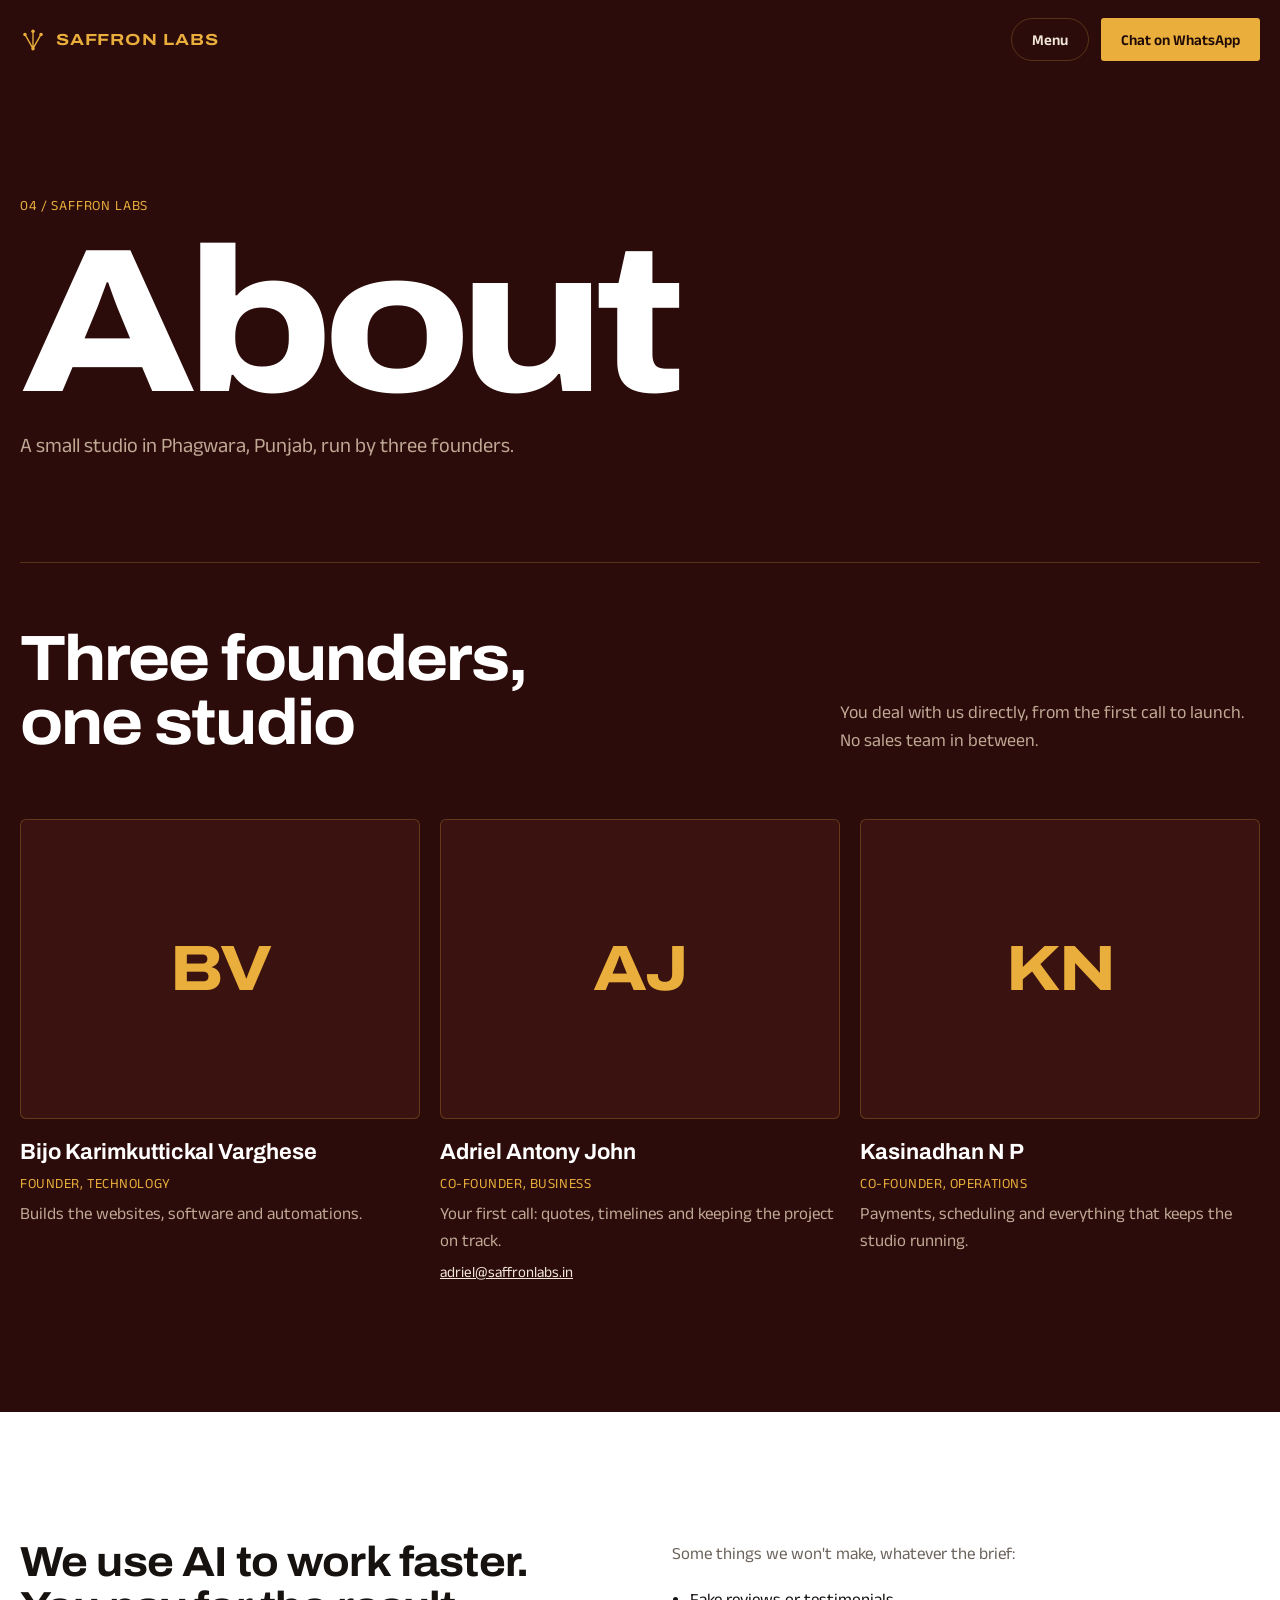
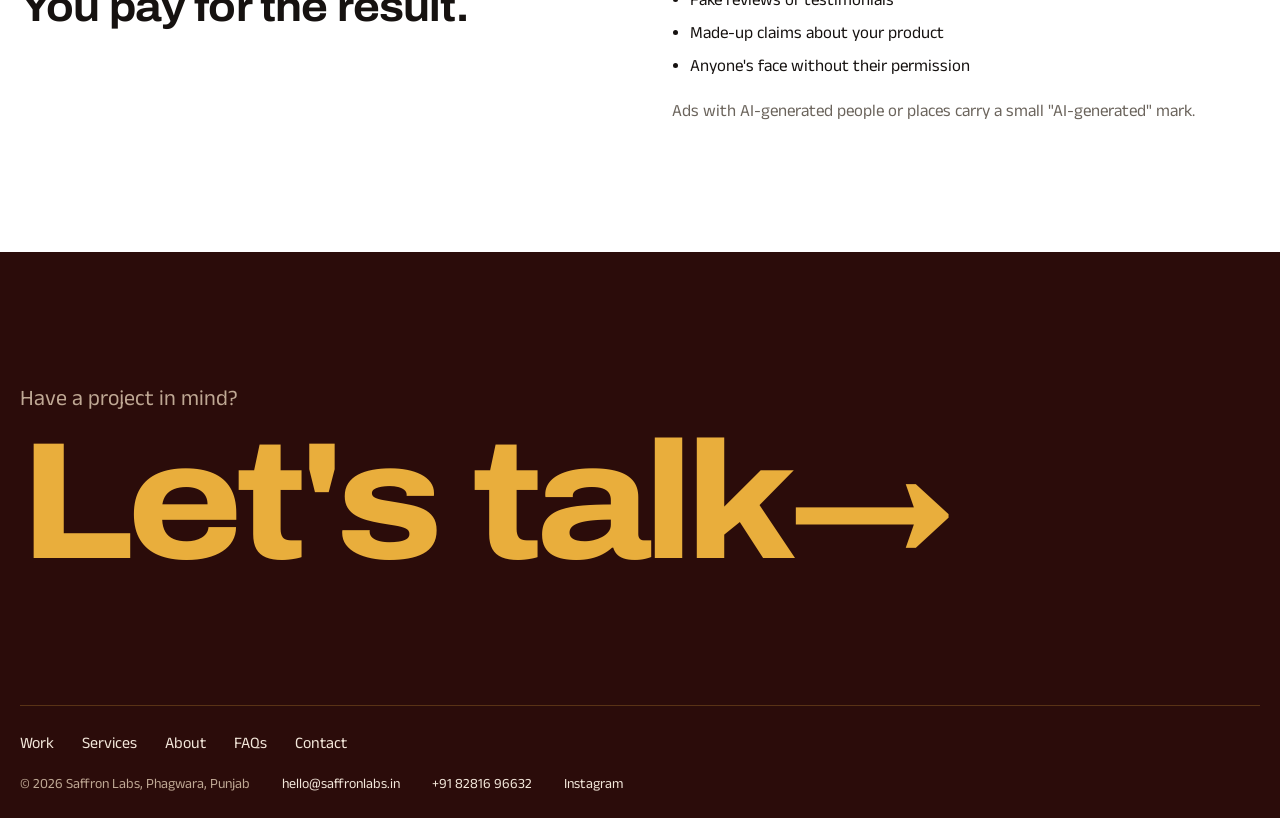
==== about/index.html @ 2def7a61 "Split the site into separate pages Home, Work, Services, About, FAQs and Contact are now their own p" ====
<!doctype html>
<html lang="en">
<head>
<meta charset="utf-8">
<meta name="viewport" content="width=device-width, initial-scale=1, viewport-fit=cover">
<title>About · Saffron Labs</title>
<meta name="description" content="Saffron Labs is a studio in Phagwara, Punjab, run by three founders. Meet the team and how we use AI.">
<meta name="theme-color" content="#2b0c0a">
<link rel="canonical" href="https://saffronlabs.in/about/">
<meta property="og:type" content="website">
<meta property="og:url" content="https://saffronlabs.in/about/">
<meta property="og:title" content="About · Saffron Labs">
<meta property="og:description" content="Saffron Labs is a studio in Phagwara, Punjab, run by three founders. Meet the team and how we use AI.">
<meta property="og:image" content="https://saffronlabs.in/media/loops/hero.jpg">
<link rel="icon" href="data:image/svg+xml,%3Csvg xmlns='http://www.w3.org/2000/svg' viewBox='0 0 42 42'%3E%3Crect width='42' height='42' rx='8' fill='%232b0c0a'/%3E%3Cpath d='M21 35V8M21 35L8 12M21 35L34 12' stroke='%23e9ae3c' stroke-width='2.6' stroke-linecap='round' fill='none'/%3E%3Ccircle cx='21' cy='7' r='2.8' fill='%23e9ae3c'/%3E%3Ccircle cx='8' cy='12' r='2.8' fill='%23e9ae3c'/%3E%3Ccircle cx='34' cy='12' r='2.8' fill='%23e9ae3c'/%3E%3Ccircle cx='21' cy='35' r='2.8' fill='%23e9ae3c'/%3E%3C/svg%3E">
<link rel="preconnect" href="https://fonts.googleapis.com">
<link rel="preconnect" href="https://fonts.gstatic.com" crossorigin>
<link rel="stylesheet" href="https://fonts.googleapis.com/css2?family=Anek+Latin:wght@400;500;600&family=Archivo:wdth,wght@62..125,400..800&display=swap">
<link rel="stylesheet" href="/style.css">

</head>
<body>
<a class="skip" href="#main">Skip to content</a>
<header class="top band">
  <div class="wrap">
    <a class="brand" href="/" aria-label="Saffron Labs home">
      <svg viewBox="0 0 42 42" aria-hidden="true"><path d="M21 35V8M21 35L8 12M21 35L34 12"/><circle cx="21" cy="7" r="2.8"/><circle cx="8" cy="12" r="2.8"/><circle cx="34" cy="12" r="2.8"/><circle cx="21" cy="35" r="2.8"/></svg>
      <span>SAFFRON LABS</span>
    </a>
    <button class="pill" type="button" id="menu-open" aria-haspopup="dialog" aria-controls="menu">Menu</button>
    <a class="btn btn-gold" href="https://wa.me/918281696632?text=Hi%20Saffron%20Labs%2C%20I%27d%20like%20to%20talk%20about%20a%20project." target="_blank" rel="noopener"><span class="long">Chat on WhatsApp</span><span class="short">WhatsApp</span></a>
  </div>
</header>

<dialog class="menu" id="menu" aria-label="Menu">
  <div class="menu-panel">
    <div class="menu-top">
      <button class="pill pill-on-dark" type="button" id="menu-close">Close</button>
    </div>
    <nav aria-label="Main">
      <ol class="menu-links">
        <li><a href="/">Home<sup aria-hidden="true">01</sup></a></li>
        <li><a href="/work/">Work<sup aria-hidden="true">02</sup></a></li>
        <li><a href="/services/">Services<sup aria-hidden="true">03</sup></a></li>
        <li><a href="/about/" aria-current="page">About<sup aria-hidden="true">04</sup></a></li>
        <li><a href="/faq/">FAQs<sup aria-hidden="true">05</sup></a></li>
        <li><a href="/contact/">Contact<sup aria-hidden="true">06</sup></a></li>
      </ol>
    </nav>
    <div class="menu-foot">
      <a href="https://wa.me/918281696632?text=Hi%20Saffron%20Labs%2C%20I%27d%20like%20to%20talk%20about%20a%20project." target="_blank" rel="noopener">WhatsApp</a>
      <a href="mailto:hello@saffronlabs.in">hello@saffronlabs.in</a>
      <a href="https://www.instagram.com/saffron.labs/" target="_blank" rel="noopener">Instagram</a>
    </div>
  </div>
</dialog>

<main id="main">
  <section class="page-hero band">
    <div class="wrap">
      <p class="eyebrow">04 / Saffron Labs</p>
      <h1>About</h1>
      <p class="hero-line">A small studio in Phagwara, Punjab, run by three founders.</p>
    </div>
  </section>

  <section class="section band team" id="team">
    <div class="wrap">
      <div class="head">
        <h2>Three founders, one studio</h2>
        <p>You deal with us directly, from the first call to launch. No sales team in between.</p>
      </div>
      <ul class="crew">
        <li class="mate">
          <div class="face" aria-hidden="true"><span>BV</span></div>
          <h3>Bijo Karimkuttickal Varghese</h3>
          <p class="role">Founder, technology</p>
          <p>Builds the websites, software and automations.</p>
        </li>
        <li class="mate">
          <div class="face" aria-hidden="true"><span>AJ</span></div>
          <h3>Adriel Antony John</h3>
          <p class="role">Co-founder, business</p>
          <p>Your first call: quotes, timelines and keeping the project on track.</p>
          <a href="mailto:adriel@saffronlabs.in">adriel@saffronlabs.in</a>
        </li>
        <li class="mate">
          <div class="face" aria-hidden="true"><span>KN</span></div>
          <h3>Kasinadhan N P</h3>
          <p class="role">Co-founder, operations</p>
          <p>Payments, scheduling and everything that keeps the studio running.</p>
        </li>
      </ul>
    </div>
  </section>


  <section class="section band promise">
    <div class="wrap">
      <h2>We use AI to work faster. You pay for the result.</h2>
      <div class="cols">
        <p>Some things we won't make, whatever the brief:</p>
        <ul><li>Fake reviews or testimonials</li><li>Made-up claims about your product</li><li>Anyone's face without their permission</li></ul>
        <p>Ads with AI-generated people or places carry a small "AI-generated" mark.</p>
      </div>
    </div>
  </section>


  <section class="cta band">
    <div class="wrap">
      <p>Have a project in mind?</p>
      <a class="cta-word" href="/contact/">Let's talk<span aria-hidden="true"> →</span></a>
    </div>
  </section>
</main>

<footer class="band"><div class="wrap">
  <nav class="foot-nav" aria-label="Footer"><a href="/work/">Work</a> <a href="/services/">Services</a> <a href="/about/">About</a> <a href="/faq/">FAQs</a> <a href="/contact/">Contact</a></nav>
  <div class="foot-meta"><span>© 2026 Saffron Labs, Phagwara, Punjab</span><a href="mailto:hello@saffronlabs.in">hello@saffronlabs.in</a><a href="tel:+918281696632">+91 82816 96632</a><a href="https://www.instagram.com/saffron.labs/" target="_blank" rel="noopener">Instagram</a></div>
</div></footer>
<script src="/script.js"></script>
</body>
</html>
---- style.css ----
/* Layout: maroon cover (statement + showreel) opens onto a quiet white page; work is shown large, words kept few. Single committed brand look. */
:root{
  --maroon:#2b0c0a; --maroon-2:#3a120f; --maroon-line:rgba(233,174,60,.24);
  --gold:#e9ae3c; --on-gold:#1f0a05; --on-maroon:#f3e7da; --muted-on-maroon:#bfa894;
  --white:#ffffff; --panel:#f5f3f0; --ink:#161210; --quiet:#6b645c; --line:#e6e2dc; --saffron:#b85c0d;
  --display:"Archivo", "Helvetica Neue", Arial, sans-serif;
  --text:"Anek Latin", system-ui, -apple-system, "Segoe UI", sans-serif;
  color-scheme:light;
}
*{box-sizing:border-box}
[hidden]{display:none!important}
html{scroll-behavior:smooth}
section[id]{scroll-margin-top:76px}
body{background:var(--white);color:var(--ink);font:400 17px/1.6 var(--text);margin:0}
body::before{content:"";position:fixed;inset:0 0 auto;height:env(safe-area-inset-top,0px);z-index:10;background:var(--maroon)}
a{color:inherit}
:focus-visible{outline:2px solid var(--saffron);outline-offset:3px}
.band{padding-left:max(16px, env(safe-area-inset-left, 0px));padding-right:max(16px, env(safe-area-inset-right, 0px))}
.wrap{max-width:1240px;margin-inline:auto}
h1,h2,h3{font-family:var(--display);margin:0;text-wrap:balance}
p{margin:0}
.sr-only{position:absolute;width:1px;height:1px;overflow:hidden;clip:rect(0 0 0 0);white-space:nowrap}

/* header */
.top{background:var(--maroon);color:var(--on-maroon);position:sticky;top:env(safe-area-inset-top,0px);z-index:5}
.top .wrap{display:flex;align-items:center;gap:28px;padding-block:18px}
.brand{display:flex;align-items:center;gap:10px;text-decoration:none;color:var(--gold)}
.brand svg{width:26px;height:26px;fill:none;stroke:var(--gold);stroke-width:2.2;stroke-linecap:round}
.brand svg circle{fill:var(--gold);stroke:none}
.brand span{font:700 16px/1 var(--display);font-variation-settings:"wdth" 120;letter-spacing:.05em}
.skip{position:absolute;left:16px;top:-60px;z-index:20;background:var(--gold);color:var(--on-gold);padding:10px 16px;border-radius:3px;font-weight:600;text-decoration:none}
.skip:focus{top:12px}
.top .wrap{gap:12px}
.top .brand{margin-right:auto}
.pill{font:600 15px/1 var(--text);padding:13px 20px;border-radius:999px;border:1px solid var(--maroon-line);background:transparent;color:var(--on-maroon);cursor:pointer;transition:border-color .15s,color .15s}
.pill:hover{border-color:var(--gold);color:var(--gold)}
.pill:focus-visible,.top .btn:focus-visible,.contact a:focus-visible,footer a:focus-visible{outline-color:var(--gold)}
.btn .short{display:none}
.btn{display:inline-flex;align-items:center;gap:10px;text-decoration:none;font:600 15px/1 var(--text);padding:14px 20px;border-radius:3px;border:0;cursor:pointer;white-space:nowrap;transition:background-color .15s}
.btn-gold{background:var(--gold);color:var(--on-gold)}
.btn-gold:hover{background:#f3bf57}
.btn-ink{background:var(--ink);color:var(--white)}
.btn-ink:hover{background:#2c2420}
.btn:active{transform:scale(.97)}

/* cover */
.cover{background:var(--maroon);color:var(--on-maroon)}
.cover .wrap{padding-block:clamp(72px,12vw,150px) clamp(56px,7vw,96px);display:grid;gap:36px}
.cover h1{font-size:clamp(42px,7.6vw,112px);line-height:.94;font-weight:760;font-variation-settings:"wdth" 114;letter-spacing:-.035em;color:var(--white);max-width:13ch}
.cover-foot{display:flex;flex-wrap:wrap;align-items:center;justify-content:space-between;gap:20px}
.cover-foot p{font-size:19px;color:var(--muted-on-maroon);max-width:40ch}
.reel{background:var(--maroon)}
.reel .wrap{padding-bottom:clamp(56px,8vw,120px)}
.reel-frame{border-radius:6px;overflow:hidden;aspect-ratio:16/9;max-width:100%;background:#120403;transform-origin:50% 0;will-change:transform}
.reel-frame{position:relative}
.reel-frame video{width:100%;height:100%;object-fit:cover;display:block}
.motion-toggle{position:absolute;right:14px;bottom:14px;font:600 14px/1 var(--text);padding:10px 14px;border-radius:999px;border:0;background:rgba(20,6,5,.72);color:#fff;cursor:pointer}
.motion-toggle:hover{background:rgba(20,6,5,.9)}
.motion-toggle:focus-visible{outline-color:var(--gold)}
.reel-cap{display:flex;justify-content:space-between;gap:16px;margin-top:14px;font-size:14px;color:var(--muted-on-maroon)}

/* sections */
.section .wrap{padding-block:clamp(72px,10vw,136px);display:grid;gap:clamp(36px,5vw,64px)}
.head{display:grid;grid-template-columns:minmax(0,1fr) minmax(0,1fr);gap:24px;align-items:end}
.head h2{font-size:clamp(34px,5vw,64px);line-height:1;font-weight:720;font-variation-settings:"wdth" 110;letter-spacing:-.03em}
.head p{color:var(--quiet);font-size:18px;max-width:42ch;justify-self:end}

/* picker */
.need{border-top:1px solid var(--line)}
.tabs{display:flex;flex-wrap:wrap;gap:8px 36px}
.tab{font:650 clamp(22px,2.6vw,32px)/1.2 var(--display);font-variation-settings:"wdth" 104;letter-spacing:-.015em;background:none;border:0;padding:0 0 10px;color:var(--quiet);cursor:pointer;border-bottom:3px solid transparent;transition:color .15s}
.tab:hover{color:var(--ink)}
.tab[aria-selected="true"]{color:var(--ink);border-bottom-color:var(--saffron)}
.answer{display:grid;grid-template-columns:minmax(0,1.3fr) minmax(0,1fr);gap:48px;background:var(--panel);border-radius:6px;padding:clamp(24px,4vw,48px)}
.answer h3{font-size:clamp(24px,2.6vw,32px);line-height:1.15;font-weight:680;font-variation-settings:"wdth" 104;letter-spacing:-.015em}
.answer .lead{margin-top:12px;color:var(--quiet);max-width:46ch}
.answer ul{margin:22px 0 0;padding:0;list-style:none;display:grid;gap:10px}
.answer li{padding-left:22px;position:relative}
.answer li::before{content:"";position:absolute;left:0;top:.75em;width:10px;height:1px;background:var(--saffron)}
.facts{display:grid;gap:18px;align-content:start}
.fact{border-bottom:1px solid var(--line);padding-bottom:14px}
.fact span{display:block;font-size:14px;color:var(--quiet)}
.fact b{font:650 22px/1.3 var(--display);font-variation-settings:"wdth" 104}

/* work */
.grid{display:grid;grid-template-columns:repeat(6,minmax(0,1fr));gap:20px}
.piece{margin:0;display:grid;gap:12px;grid-column:span 2}
.piece.wide{grid-column:span 3}
.frame{position:relative;border-radius:6px;overflow:hidden;background:#e9e5df;aspect-ratio:4/5;max-width:100%}
.piece.wide .frame{aspect-ratio:16/10}
.frame video{width:100%;height:100%;object-fit:cover;display:block;transition:transform .6s cubic-bezier(.2,.7,.2,1)}
.piece:hover .frame video{transform:scale(1.025)}
.tag{position:absolute;left:12px;top:12px;font:500 12px/1 var(--text);letter-spacing:.04em;background:rgba(255,255,255,.9);color:var(--ink);padding:6px 9px;border-radius:999px}
.piece figcaption{display:flex;justify-content:space-between;gap:12px;font-size:16px}
.piece figcaption span{color:var(--quiet)}
.work-note{color:var(--quiet);font-size:15px}

/* services */
.svcs{border-top:1px solid var(--ink)}
.svc{display:grid;grid-template-columns:minmax(0,.9fr) minmax(0,1.1fr) minmax(0,1fr) minmax(0,.7fr);gap:28px;padding-block:30px;border-bottom:1px solid var(--line);align-items:start}
.svc h3{font-size:26px;line-height:1.15;font-weight:680;font-variation-settings:"wdth" 106;letter-spacing:-.015em}
.svc .prob{font-size:18px}
.svc ul{margin:0;padding:0;list-style:none;display:grid;gap:4px;color:var(--quiet)}
.svc .time{font-size:15px;color:var(--quiet)}
.svc .time b{display:block;color:var(--ink);font-weight:600;font-size:16px}

/* start small */
.start{background:var(--panel)}
.offers{display:grid;grid-template-columns:minmax(0,1fr) minmax(0,1fr);gap:20px}
.offer{background:var(--white);border:1px solid var(--line);border-radius:6px;padding:clamp(24px,3vw,40px);display:grid;gap:14px;align-content:start}
.offer h3{font-size:28px;line-height:1.1;font-weight:700;font-variation-settings:"wdth" 108;letter-spacing:-.02em}
.offer p{color:var(--quiet)}
.offer .btn{width:max-content;margin-top:8px}

/* process */
.steps{list-style:none;margin:0;padding:0;display:grid;grid-template-columns:repeat(4,minmax(0,1fr));gap:28px;counter-reset:s}
.steps li{counter-increment:s;display:grid;gap:10px;align-content:start}
.steps li::before{content:counter(s);font:700 56px/1 var(--display);font-variation-settings:"wdth" 110;color:var(--saffron);letter-spacing:-.04em}
.steps h3{font-size:20px;font-weight:650}
.steps p{color:var(--quiet);font-size:16px}

/* promise */
.promise .wrap{grid-template-columns:minmax(0,1fr) minmax(0,1fr);align-items:start}
.promise h2{font-size:clamp(28px,3.4vw,42px);line-height:1.05;font-weight:700;font-variation-settings:"wdth" 108;letter-spacing:-.02em}
.promise .cols{display:grid;gap:18px;color:var(--quiet)}
.promise ul{margin:0;padding-left:18px;display:grid;gap:6px;color:var(--ink)}

/* contact */
.contact{background:var(--maroon);color:var(--on-maroon)}
.contact .wrap{padding-block:clamp(80px,11vw,150px);display:grid;gap:40px}
.contact h2{font-size:clamp(44px,8vw,120px);line-height:.94;font-weight:760;font-variation-settings:"wdth" 114;letter-spacing:-.035em;color:var(--white);max-width:12ch}
.ways{display:grid;grid-template-columns:repeat(4,minmax(0,1fr));border-top:1px solid var(--maroon-line)}
.way{display:grid;gap:8px;align-content:start;padding:24px 24px 28px 0;border-bottom:1px solid var(--maroon-line)}
.way + .way{padding-left:24px;border-left:1px solid var(--maroon-line)}
.way > span{font-size:14px;color:var(--muted-on-maroon)}
.way > a{font:650 clamp(20px,1.7vw,24px)/1.25 var(--display);color:var(--white);text-decoration:none;overflow-wrap:anywhere;width:max-content;max-width:100%;background:linear-gradient(var(--gold),var(--gold)) 0 100%/0 2px no-repeat;transition:background-size .25s,color .15s}
.way > a:hover{color:var(--gold);background-size:100% 2px}
.way small{font-size:14px;color:var(--muted-on-maroon)}
.way small a{color:var(--on-maroon);font-variant-numeric:tabular-nums;white-space:nowrap}
.sayhi{display:flex;flex-wrap:wrap;align-items:center;gap:20px 36px}
.sayhi-word{font:760 clamp(64px,13vw,200px)/.9 var(--display);font-variation-settings:"wdth" 114;letter-spacing:-.045em;color:var(--gold)}
footer{background:var(--maroon);color:var(--muted-on-maroon);font-size:14px}
footer .wrap{display:flex;flex-wrap:wrap;gap:12px 32px;padding-block:24px;border-top:1px solid var(--maroon-line)}
footer a{color:var(--on-maroon);text-decoration:none}
footer a:hover{color:var(--gold)}


/* work tabs and demos */
.wtabs{display:flex;flex-wrap:wrap;gap:8px 28px;border-bottom:1px solid var(--line);margin-bottom:-24px}
.wtab{font:600 18px/1.2 var(--display);font-variation-settings:"wdth" 104;background:none;border:0;padding:0 0 14px;margin-bottom:-1px;color:var(--quiet);cursor:pointer;border-bottom:2px solid transparent;transition:color .15s}
.wtab span{font:500 13px/1 var(--text);color:var(--quiet);margin-left:4px;vertical-align:2px}
.wtab:hover{color:var(--ink)}
.wtab[aria-selected="true"]{color:var(--ink);border-bottom-color:var(--saffron)}
.piece.full{grid-column:1 / -1}
.piece.span4{grid-column:span 4}
.frame.demo{aspect-ratio:auto;min-height:340px;background:var(--panel);display:grid;place-items:center;padding:clamp(20px,3vw,40px);padding-top:52px}
.piece.wide .frame.demo{aspect-ratio:auto}
.browser{width:100%;max-width:560px;background:#fff;border:1px solid var(--line);border-radius:6px;overflow:hidden;font-size:14px}
.b-bar{display:flex;align-items:center;gap:6px;padding:9px 12px;border-bottom:1px solid var(--line);background:#faf9f7}
.b-bar i{width:8px;height:8px;border-radius:50%;background:#d8d2ca}
.b-bar span{margin-left:10px;color:var(--quiet);font-size:12px}
.site{padding:18px;display:grid;gap:14px}
.site-top{display:flex;justify-content:space-between;align-items:center;gap:12px}
.site-top b{font:700 15px/1.2 var(--display)}
.site-btn{font-size:12px;font-weight:600;background:#1d3a2f;color:#fff;padding:6px 10px;border-radius:3px;white-space:nowrap}
.site-h{font:700 clamp(18px,2vw,24px)/1.15 var(--display);letter-spacing:-.01em}
.prods{display:grid;grid-template-columns:repeat(3,minmax(0,1fr));gap:10px}
.prod{display:grid;gap:4px;font-size:12px;line-height:1.3}
.prod span{color:var(--quiet)}
.sw{aspect-ratio:4/3;border-radius:3px}
.sw.ply{background:repeating-linear-gradient(90deg,#d9b98a 0 6px,#cfa974 6px 9px,#e3c79c 9px 15px)}
.sw.lam{background:repeating-linear-gradient(100deg,#5a3a26 0 5px,#6b4630 5px 8px,#4d311f 8px 14px)}
.sw.hw{background:#c9ccd0;position:relative}
.sw.hw::after{content:"";position:absolute;inset:30% 35%;border:3px solid #8d939a;border-radius:3px}
.board,.dash{width:100%;max-width:560px;background:#fff;border:1px solid var(--line);border-radius:6px;overflow:hidden;font-size:14px}
.board-top,.dash-top,.ph-top{display:flex;justify-content:space-between;align-items:center;gap:12px;padding:12px 16px;background:var(--maroon);color:var(--on-maroon)}
.board-top span,.dash-top span,.ph-top span{font-size:12px;color:var(--muted-on-maroon)}
.row{display:grid;grid-template-columns:auto minmax(0,1fr) auto auto;gap:12px;align-items:center;padding:12px 16px;border-bottom:1px solid var(--line)}
.row .no{font-weight:600;font-variant-numeric:tabular-nums}
.row small{color:var(--quiet);font-size:12px}
.st{font-size:12px;font-weight:600;padding:4px 8px;border-radius:3px;background:#fbefdc;color:#7a5600;white-space:nowrap}
.st.ready{background:#e5efe8;color:#2f6d46}
.mark{font:600 12px/1 var(--text);padding:8px 10px;border-radius:3px;border:1px solid var(--ink);background:#fff;color:var(--ink);cursor:pointer;white-space:nowrap}
.mark:hover{background:var(--ink);color:#fff}
.mark:disabled{border-color:var(--line);color:var(--quiet);background:#fff;cursor:default}
.board-note{padding:10px 16px;font-size:12px;color:var(--quiet);background:#faf9f7}
.dash{max-width:none}
.kpis{display:grid;grid-template-columns:repeat(4,minmax(0,1fr));border-bottom:1px solid var(--line)}
.kpis div{padding:14px 16px;border-right:1px solid var(--line)}
.kpis div:last-child{border-right:0}
.kpis span{display:block;font-size:12px;color:var(--quiet)}
.kpis b{font:650 22px/1.2 var(--display);font-variant-numeric:tabular-nums}
.bars{display:grid;grid-template-columns:repeat(7,minmax(0,1fr));gap:12px;align-items:end;height:200px;padding:16px 16px 12px}
.bar{display:grid;grid-template-rows:auto 1fr auto;height:100%;gap:6px;text-align:center}
.bar b{font-size:11px;font-weight:500;color:var(--quiet);font-variant-numeric:tabular-nums;align-self:end}
.bar i{display:block;align-self:end;height:calc(var(--v) * 100%);background:#e1dbd3;border-radius:3px 3px 0 0}
.bar.hi i{background:var(--saffron)}
.bar.hi b{color:var(--ink);font-weight:600}
.bar span{font-size:12px;color:var(--quiet)}
.phone-wrap{padding-block:28px}
.phone{width:100%;max-width:300px;background:#efeae2;border:1px solid var(--line);border-radius:18px;overflow:hidden;display:grid;grid-template-rows:auto 1fr auto;height:420px}
.chat{padding:14px;display:flex;flex-direction:column;gap:8px;overflow-y:auto}
.msg{max-width:82%;padding:8px 11px;border-radius:8px;font-size:14px;line-height:1.35;background:#fff;align-self:flex-start}
.msg.me{align-self:flex-end;background:#f3dcb3}
.chips{display:flex;flex-wrap:wrap;gap:6px;padding:10px;background:#fff;border-top:1px solid var(--line)}
.chips button{font:500 13px/1 var(--text);padding:8px 11px;border-radius:999px;border:1px solid var(--line);background:#fff;color:var(--ink);cursor:pointer}
.chips button:hover{border-color:var(--ink)}
.flow{width:100%;display:grid;gap:22px;justify-items:start}
.steps3{width:100%;display:grid;grid-template-columns:repeat(3,minmax(0,1fr));gap:14px}
.fstep{background:#fff;border:1px solid var(--line);border-radius:6px;padding:16px;display:grid;gap:6px;align-content:start;transition:border-color .25s,background-color .25s}
.fstep span{font:700 28px/1 var(--display);color:#8d857c;transition:color .25s}
.fstep b{font:650 16px/1.25 var(--display)}
.fstep small{font-size:13px;color:var(--quiet)}
.fstep.on{border-color:var(--saffron);background:#fdf6ec}
.fstep.on span{color:var(--saffron)}
.flow-note{font-size:14px;color:var(--quiet)}

/* inner-page header: one huge word, like a magazine section opener */
.page-hero{background:var(--maroon);color:var(--on-maroon)}
.page-hero .wrap{padding-block:clamp(56px,9vw,128px) clamp(40px,6vw,80px);display:grid;gap:18px}
.eyebrow{font-size:14px;letter-spacing:.06em;text-transform:uppercase;color:var(--gold)}
.page-hero h1{font-size:clamp(64px,16vw,230px);line-height:.86;font-weight:780;font-variation-settings:"wdth" 116;letter-spacing:-.05em;color:var(--white)}
.hero-line{font-size:clamp(18px,1.6vw,21px);color:var(--muted-on-maroon);max-width:46ch}
.page-hero + .team .wrap,.page-hero + .contact .wrap{padding-top:clamp(8px,2vw,24px)}
.page-hero + .team .head{border-top:1px solid var(--maroon-line);padding-top:clamp(36px,5vw,64px)}

/* "see all" link under previews */
.more{justify-self:start;font:650 20px/1.2 var(--display);color:var(--ink);text-decoration:none;border-bottom:2px solid var(--saffron);padding-bottom:4px}
.more:hover{color:var(--saffron)}

/* closing call to action on every page but Contact */
.cta{background:var(--maroon);color:var(--on-maroon)}
.cta .wrap{padding-block:clamp(72px,10vw,140px);display:grid;gap:12px}
.cta p{font-size:clamp(18px,1.8vw,22px);color:var(--muted-on-maroon)}
.cta-word{justify-self:start;font:760 clamp(64px,13vw,200px)/.9 var(--display);font-variation-settings:"wdth" 114;letter-spacing:-.045em;color:var(--gold);text-decoration:none;transition:color .2s}
.cta-word:hover{color:var(--white)}
.cta-word:focus-visible{outline-color:var(--gold)}
.cta-word span{display:inline-block;transition:transform .25s}
.cta-word:hover span{transform:translateX(.12em)}

/* footer */
footer .wrap{flex-direction:column;gap:16px}
.foot-nav{display:flex;flex-wrap:wrap;gap:8px 28px;font-size:16px}
.foot-meta{display:flex;flex-wrap:wrap;gap:8px 32px}

/* menu */
html:has(dialog[open]){overflow:hidden}
dialog{color:inherit}
.menu,.answer-panel{margin:0;padding:0;border:0;background:transparent;width:100%;height:100%;max-width:none;max-height:none;overflow:hidden}
.menu::backdrop,.answer-panel::backdrop{background:rgba(20,6,5,.6)}
.menu-panel{height:100%;width:min(640px,100%);background:var(--maroon);color:var(--on-maroon);display:flex;flex-direction:column;justify-content:space-between;gap:40px;padding:calc(18px + env(safe-area-inset-top,0px)) max(16px,env(safe-area-inset-right,0px)) calc(28px + env(safe-area-inset-bottom,0px)) max(24px,env(safe-area-inset-left,0px));overflow-y:auto}
.menu[open] .menu-panel{animation:slide-l .42s cubic-bezier(.2,.8,.2,1)}
@keyframes slide-l{from{transform:translateX(-100%)}}
.menu-links{list-style:none;margin:0;padding:0;font:740 clamp(40px,7vw,78px)/1.06 var(--display);font-variation-settings:"wdth" 108;letter-spacing:-.03em}
.menu-links li{display:inline}
.menu-links li:not(:last-child)::after{content:" / " / "";color:var(--muted-on-maroon);font-weight:400}
.menu-links a{color:var(--white);text-decoration:none;transition:color .15s}
.menu-links a:hover,.menu-links a:focus-visible{color:var(--gold)}
.menu-links a[aria-current="page"]{color:var(--gold)}
.menu-links a:focus-visible{outline-color:var(--gold)}
.menu-links sup{font:600 .28em/1 var(--text);color:var(--gold);margin-left:.15em;vertical-align:1.9em;letter-spacing:0}
.menu-foot{display:flex;flex-wrap:wrap;gap:10px 28px;font-size:15px;border-top:1px solid var(--maroon-line);padding-top:20px}
.menu-foot a{color:var(--on-maroon);text-decoration:none}
.menu-foot a:hover{color:var(--gold)}
.pill-on-dark:focus-visible,.menu-foot a:focus-visible,.ap-inner a:focus-visible{outline-color:var(--gold)}

/* team */
.team{background:var(--maroon);color:var(--on-maroon)}
.team .head h2{color:var(--white)}
.team .head p{color:var(--muted-on-maroon)}
.crew{list-style:none;margin:0;padding:0;display:grid;grid-template-columns:repeat(3,minmax(0,1fr));gap:20px}
.mate{display:grid;gap:6px;align-content:start}
.mate .face{aspect-ratio:4/3;border-radius:6px;background:var(--maroon-2);border:1px solid var(--maroon-line);display:grid;place-items:center;margin-bottom:14px;transition:border-color .2s}
.mate:hover .face{border-color:var(--gold)}
.face span{font:760 clamp(36px,5vw,72px)/1 var(--display);font-variation-settings:"wdth" 114;letter-spacing:-.03em;color:var(--gold)}
.mate h3{font-size:22px;line-height:1.2;font-weight:680;color:var(--white)}
.mate .role{font-size:14px;letter-spacing:.04em;text-transform:uppercase;color:var(--gold)}
.mate p:not(.role){color:var(--muted-on-maroon)}
.mate a{color:var(--on-maroon);font-size:15px;width:max-content;max-width:100%;overflow-wrap:anywhere}
.mate a:hover{color:var(--gold)}
.mate a:focus-visible{outline-color:var(--gold)}

/* faq */
.faq-grid{display:grid;grid-template-columns:minmax(0,.8fr) minmax(0,1.4fr);gap:40px}
.faq-grid h2{font-size:clamp(34px,5vw,64px);line-height:1;font-weight:760;font-variation-settings:"wdth" 110;letter-spacing:-.03em;text-transform:uppercase;max-width:9ch}
.faq-groups{display:grid;gap:36px}
.faq-group h3{font:600 20px/1.2 var(--display);padding-bottom:12px;border-bottom:1px solid var(--line);margin-bottom:16px}
.faq-chips{display:flex;flex-wrap:wrap;gap:10px}
.chip{font:500 15px/1.2 var(--text);padding:10px 16px;border-radius:999px;border:1px solid #cfc8c0;background:var(--white);color:var(--ink);cursor:pointer;text-align:left;transition:background-color .15s,border-color .15s,color .15s}
.chip:hover,.chip[aria-expanded="true"]{background:var(--maroon);border-color:var(--maroon);color:var(--white)}
.faq-more{display:grid;justify-items:center;gap:18px;text-align:center;padding-top:clamp(24px,4vw,48px)}
.faq-more p{font:700 clamp(22px,2.6vw,30px)/1.1 var(--display);text-transform:uppercase;letter-spacing:-.01em}
.big-cta{display:flex;align-items:center;justify-content:center;width:min(640px,100%);min-height:clamp(76px,9vw,112px);padding:0 24px;border-radius:999px;border:1.5px solid var(--ink);box-shadow:6px 6px 0 var(--ink);font:650 clamp(22px,2.8vw,34px)/1.1 var(--display);color:var(--ink);text-decoration:none;transition:background-color .2s,color .2s,box-shadow .2s,transform .2s}
.big-cta:hover{background:var(--maroon);color:var(--gold);border-color:var(--maroon);box-shadow:2px 2px 0 var(--maroon);transform:translate(4px,4px)}
.answer-panel{display:none;justify-content:flex-end}
.answer-panel[open]{display:flex}
.ap-inner{height:100%;width:min(480px,100%);background:var(--maroon);color:var(--on-maroon);display:grid;grid-template-rows:auto auto 1fr auto;gap:16px;padding:calc(28px + env(safe-area-inset-top,0px)) max(24px,env(safe-area-inset-right,0px)) calc(28px + env(safe-area-inset-bottom,0px)) 28px;overflow-y:auto}
.answer-panel[open] .ap-inner{animation:slide-r .38s cubic-bezier(.2,.8,.2,1)}
@keyframes slide-r{from{transform:translateX(100%)}}
.ap-group{font-size:14px;letter-spacing:.04em;text-transform:uppercase;color:var(--gold)}
.ap-inner h3{font-size:clamp(26px,3vw,34px);line-height:1.1;font-weight:700;color:var(--white)}
.ap-body{font-size:18px;color:var(--on-maroon)}
.ap-close{justify-self:start}

@media (max-width:960px){
  .ways{grid-template-columns:repeat(2,minmax(0,1fr))}
  .way:nth-child(3){padding-left:0;border-left:0}
  .crew{grid-template-columns:minmax(0,1fr)}
  .mate{grid-template-columns:96px minmax(0,1fr);column-gap:20px}
  .mate .face{grid-row:span 4;aspect-ratio:1}
  .faq-grid{grid-template-columns:minmax(0,1fr)}
  .head{grid-template-columns:minmax(0,1fr)}.head p{justify-self:start}
  .answer,.offers,.promise .wrap{grid-template-columns:minmax(0,1fr)}
  .svc{grid-template-columns:minmax(0,1fr) minmax(0,1fr);gap:12px 24px}
  .steps{grid-template-columns:repeat(2,minmax(0,1fr))}
  .grid{grid-template-columns:repeat(2,minmax(0,1fr))}
  .piece,.piece.wide{grid-column:span 1}
  .piece.wide{grid-column:span 2}
  .piece.span4{grid-column:span 2}
  .steps3{grid-template-columns:minmax(0,1fr)}
}
@media (max-width:520px){
  .brand span{font-size:13px}
  .top .wrap{gap:8px}
  .top .btn,.top .pill{padding:11px 14px;font-size:14px}
  .btn .long{display:none}.btn .short{display:inline}
  .ways{grid-template-columns:minmax(0,1fr)}
  .way + .way{padding-left:0;border-left:0}
  .svc{grid-template-columns:minmax(0,1fr)}
  .steps{grid-template-columns:minmax(0,1fr)}
  .grid{grid-template-columns:minmax(0,1fr)}
  .piece,.piece.wide{grid-column:span 1}
  .reel-cap span:last-child{display:none}
  .piece.span4,.piece.full{grid-column:span 1}
  .prods{grid-template-columns:repeat(2,minmax(0,1fr))}
  .row{grid-template-columns:auto minmax(0,1fr) auto}
  .row .st{grid-column:2;grid-row:2;justify-self:start}
  .row .mark{grid-column:3;grid-row:1 / span 2}
  .kpis{grid-template-columns:repeat(2,minmax(0,1fr))}
  .kpis div:nth-child(2){border-right:0}
  .kpis div:nth-child(-n+2){border-bottom:1px solid var(--line)}
  .bars{gap:6px}
  .bar b{font-size:10px}
}
@media (prefers-reduced-motion:reduce){
  html{scroll-behavior:auto}
  *{transition:none!important}
  .reel-frame{transform:none!important}
  .menu[open] .menu-panel,.answer-panel[open] .ap-inner{animation:none}
  .btn:active{transform:none}
}
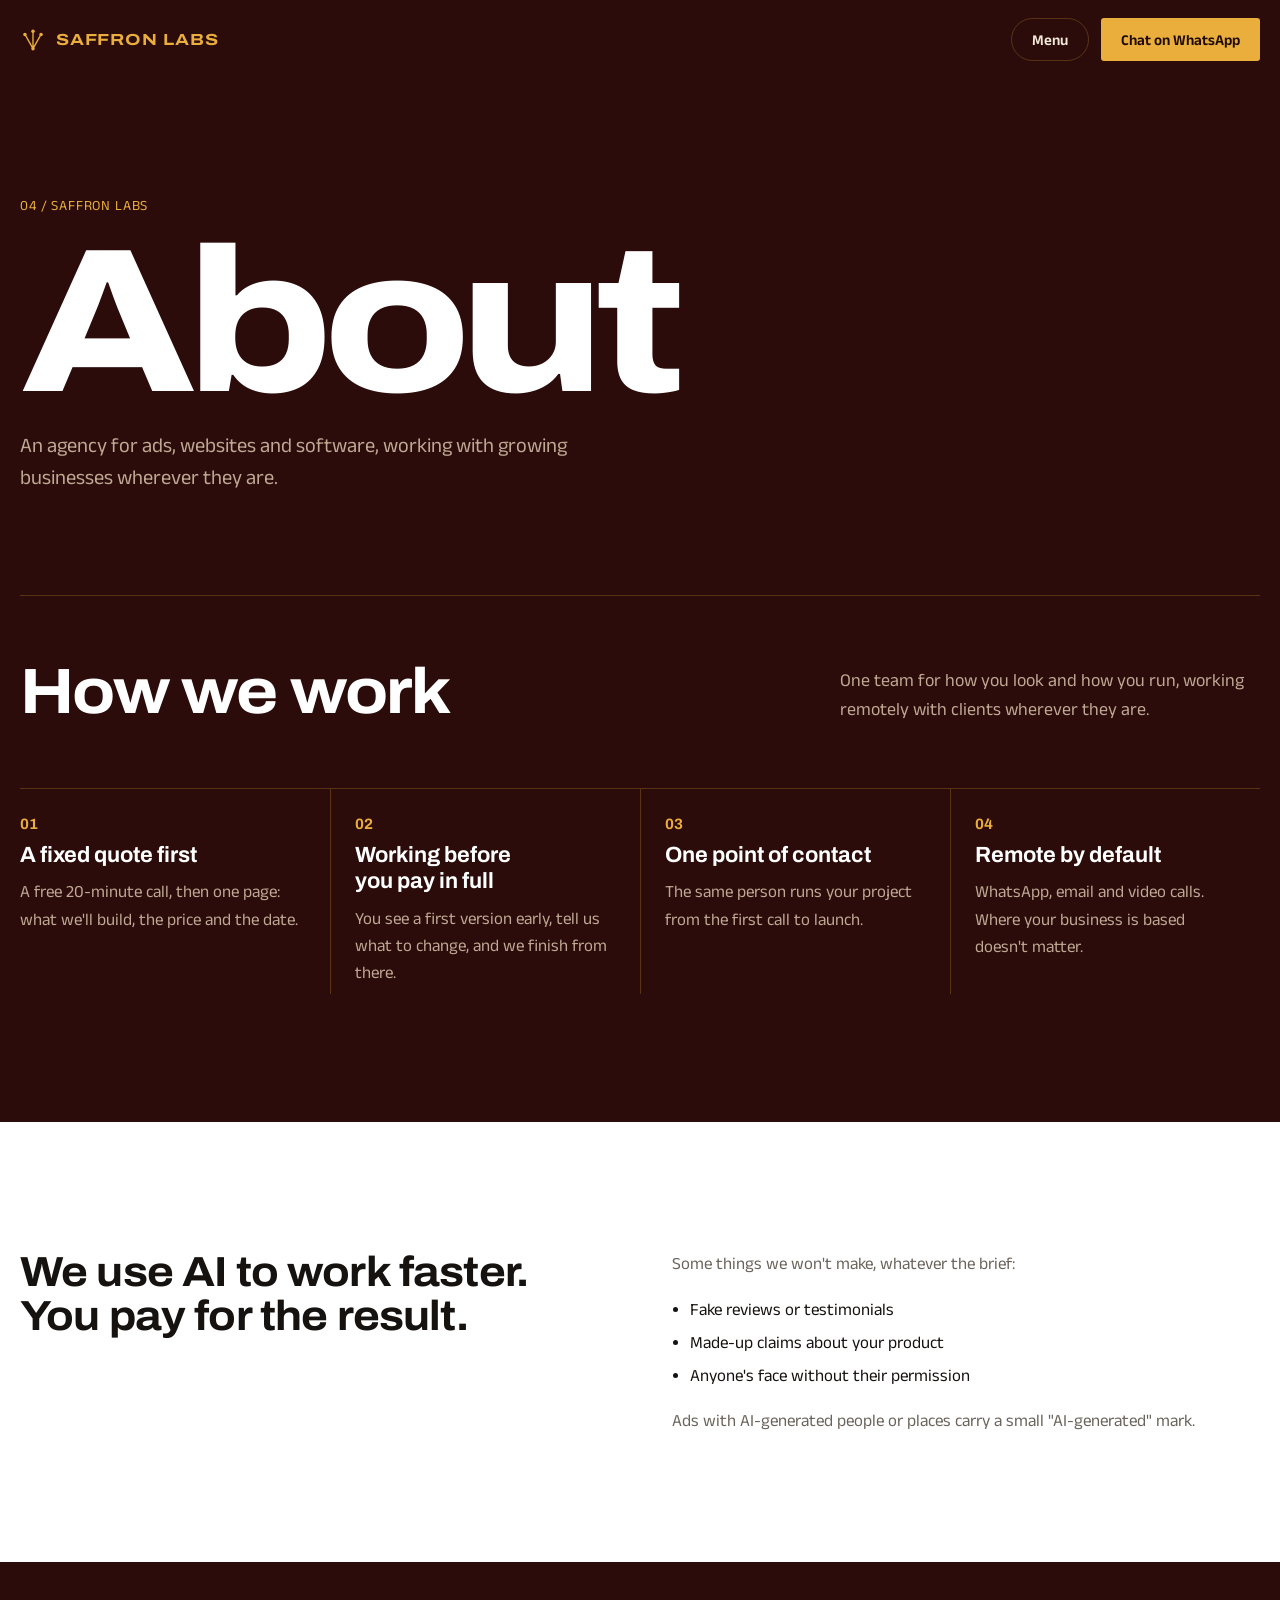
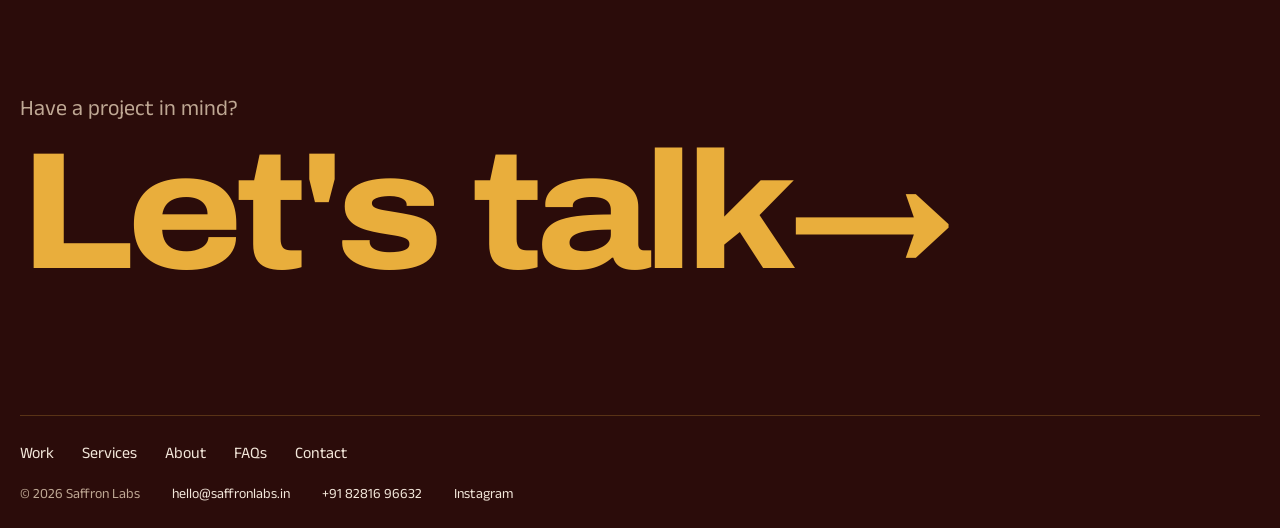
==== commit 4b853d0f: "Present Saffron Labs as a worldwide agency, not a small Punjab studio - Remove every Phagwara, Jalan" ====
--- a/about/index.html
+++ b/about/index.html
@@ -4,13 +4,13 @@
 <meta charset="utf-8">
 <meta name="viewport" content="width=device-width, initial-scale=1, viewport-fit=cover">
 <title>About · Saffron Labs</title>
-<meta name="description" content="Saffron Labs is a studio in Phagwara, Punjab, run by three founders. Meet the team and how we use AI.">
+<meta name="description" content="Saffron Labs is an agency for ads, websites and software. How we work with clients, and how we use AI.">
 <meta name="theme-color" content="#2b0c0a">
 <link rel="canonical" href="https://saffronlabs.in/about/">
 <meta property="og:type" content="website">
 <meta property="og:url" content="https://saffronlabs.in/about/">
 <meta property="og:title" content="About · Saffron Labs">
-<meta property="og:description" content="Saffron Labs is a studio in Phagwara, Punjab, run by three founders. Meet the team and how we use AI.">
+<meta property="og:description" content="Saffron Labs is an agency for ads, websites and software. How we work with clients, and how we use AI.">
 <meta property="og:image" content="https://saffronlabs.in/media/loops/hero.jpg">
 <link rel="icon" href="data:image/svg+xml,%3Csvg xmlns='http://www.w3.org/2000/svg' viewBox='0 0 42 42'%3E%3Crect width='42' height='42' rx='8' fill='%232b0c0a'/%3E%3Cpath d='M21 35V8M21 35L8 12M21 35L34 12' stroke='%23e9ae3c' stroke-width='2.6' stroke-linecap='round' fill='none'/%3E%3Ccircle cx='21' cy='7' r='2.8' fill='%23e9ae3c'/%3E%3Ccircle cx='8' cy='12' r='2.8' fill='%23e9ae3c'/%3E%3Ccircle cx='34' cy='12' r='2.8' fill='%23e9ae3c'/%3E%3Ccircle cx='21' cy='35' r='2.8' fill='%23e9ae3c'/%3E%3C/svg%3E">
 <link rel="preconnect" href="https://fonts.googleapis.com">
@@ -60,36 +60,21 @@
     <div class="wrap">
       <p class="eyebrow">04 / Saffron Labs</p>
       <h1>About</h1>
-      <p class="hero-line">A small studio in Phagwara, Punjab, run by three founders.</p>
+      <p class="hero-line">An agency for ads, websites and software, working with growing businesses wherever they are.</p>
     </div>
   </section>
 
-  <section class="section band team" id="team">
+  <section class="section band team" id="how">
     <div class="wrap">
       <div class="head">
-        <h2>Three founders, one studio</h2>
-        <p>You deal with us directly, from the first call to launch. No sales team in between.</p>
+        <h2>How we work</h2>
+        <p>One team for how you look and how you run, working remotely with clients wherever they are.</p>
       </div>
-      <ul class="crew">
-        <li class="mate">
-          <div class="face" aria-hidden="true"><span>BV</span></div>
-          <h3>Bijo Karimkuttickal Varghese</h3>
-          <p class="role">Founder, technology</p>
-          <p>Builds the websites, software and automations.</p>
-        </li>
-        <li class="mate">
-          <div class="face" aria-hidden="true"><span>AJ</span></div>
-          <h3>Adriel Antony John</h3>
-          <p class="role">Co-founder, business</p>
-          <p>Your first call: quotes, timelines and keeping the project on track.</p>
-          <a href="mailto:adriel@saffronlabs.in">adriel@saffronlabs.in</a>
-        </li>
-        <li class="mate">
-          <div class="face" aria-hidden="true"><span>KN</span></div>
-          <h3>Kasinadhan N P</h3>
-          <p class="role">Co-founder, operations</p>
-          <p>Payments, scheduling and everything that keeps the studio running.</p>
-        </li>
+      <ul class="ways-we-work">
+        <li><span aria-hidden="true">01</span><h3>A fixed quote first</h3><p>A free 20-minute call, then one page: what we'll build, the price and the date.</p></li>
+        <li><span aria-hidden="true">02</span><h3>Working before you pay in full</h3><p>You see a first version early, tell us what to change, and we finish from there.</p></li>
+        <li><span aria-hidden="true">03</span><h3>One point of contact</h3><p>The same person runs your project from the first call to launch.</p></li>
+        <li><span aria-hidden="true">04</span><h3>Remote by default</h3><p>WhatsApp, email and video calls. Where your business is based doesn't matter.</p></li>
       </ul>
     </div>
   </section>
@@ -117,7 +102,7 @@
 
 <footer class="band"><div class="wrap">
   <nav class="foot-nav" aria-label="Footer"><a href="/work/">Work</a> <a href="/services/">Services</a> <a href="/about/">About</a> <a href="/faq/">FAQs</a> <a href="/contact/">Contact</a></nav>
-  <div class="foot-meta"><span>© 2026 Saffron Labs, Phagwara, Punjab</span><a href="mailto:hello@saffronlabs.in">hello@saffronlabs.in</a><a href="tel:+918281696632">+91 82816 96632</a><a href="https://www.instagram.com/saffron.labs/" target="_blank" rel="noopener">Instagram</a></div>
+  <div class="foot-meta"><span>© 2026 Saffron Labs</span><a href="mailto:hello@saffronlabs.in">hello@saffronlabs.in</a><a href="tel:+918281696632">+91 82816 96632</a><a href="https://www.instagram.com/saffron.labs/" target="_blank" rel="noopener">Instagram</a></div>
 </div></footer>
 <script src="/script.js"></script>
 </body>
--- a/style.css
+++ b/style.css
@@ -349,3 +349,19 @@
   .menu[open] .menu-panel,.answer-panel[open] .ap-inner{animation:none}
   .btn:active{transform:none}
 }
+
+/* about: how we work */
+.ways-we-work{list-style:none;margin:0;padding:0;display:grid;grid-template-columns:repeat(4,minmax(0,1fr));border-top:1px solid var(--maroon-line)}
+.ways-we-work li{display:grid;gap:10px;align-content:start;padding:28px 24px 8px 0}
+.ways-we-work li + li{padding-left:24px;border-left:1px solid var(--maroon-line)}
+.ways-we-work span{font:700 15px/1 var(--display);color:var(--gold)}
+.ways-we-work h3{font-size:22px;line-height:1.2;font-weight:680;color:var(--white)}
+.ways-we-work p{color:var(--muted-on-maroon)}
+@media (max-width:960px){
+  .ways-we-work{grid-template-columns:repeat(2,minmax(0,1fr))}
+  .ways-we-work li:nth-child(3){padding-left:0;border-left:0}
+}
+@media (max-width:520px){
+  .ways-we-work{grid-template-columns:minmax(0,1fr)}
+  .ways-we-work li + li{padding-left:0;border-left:0;border-top:1px solid var(--maroon-line)}
+}
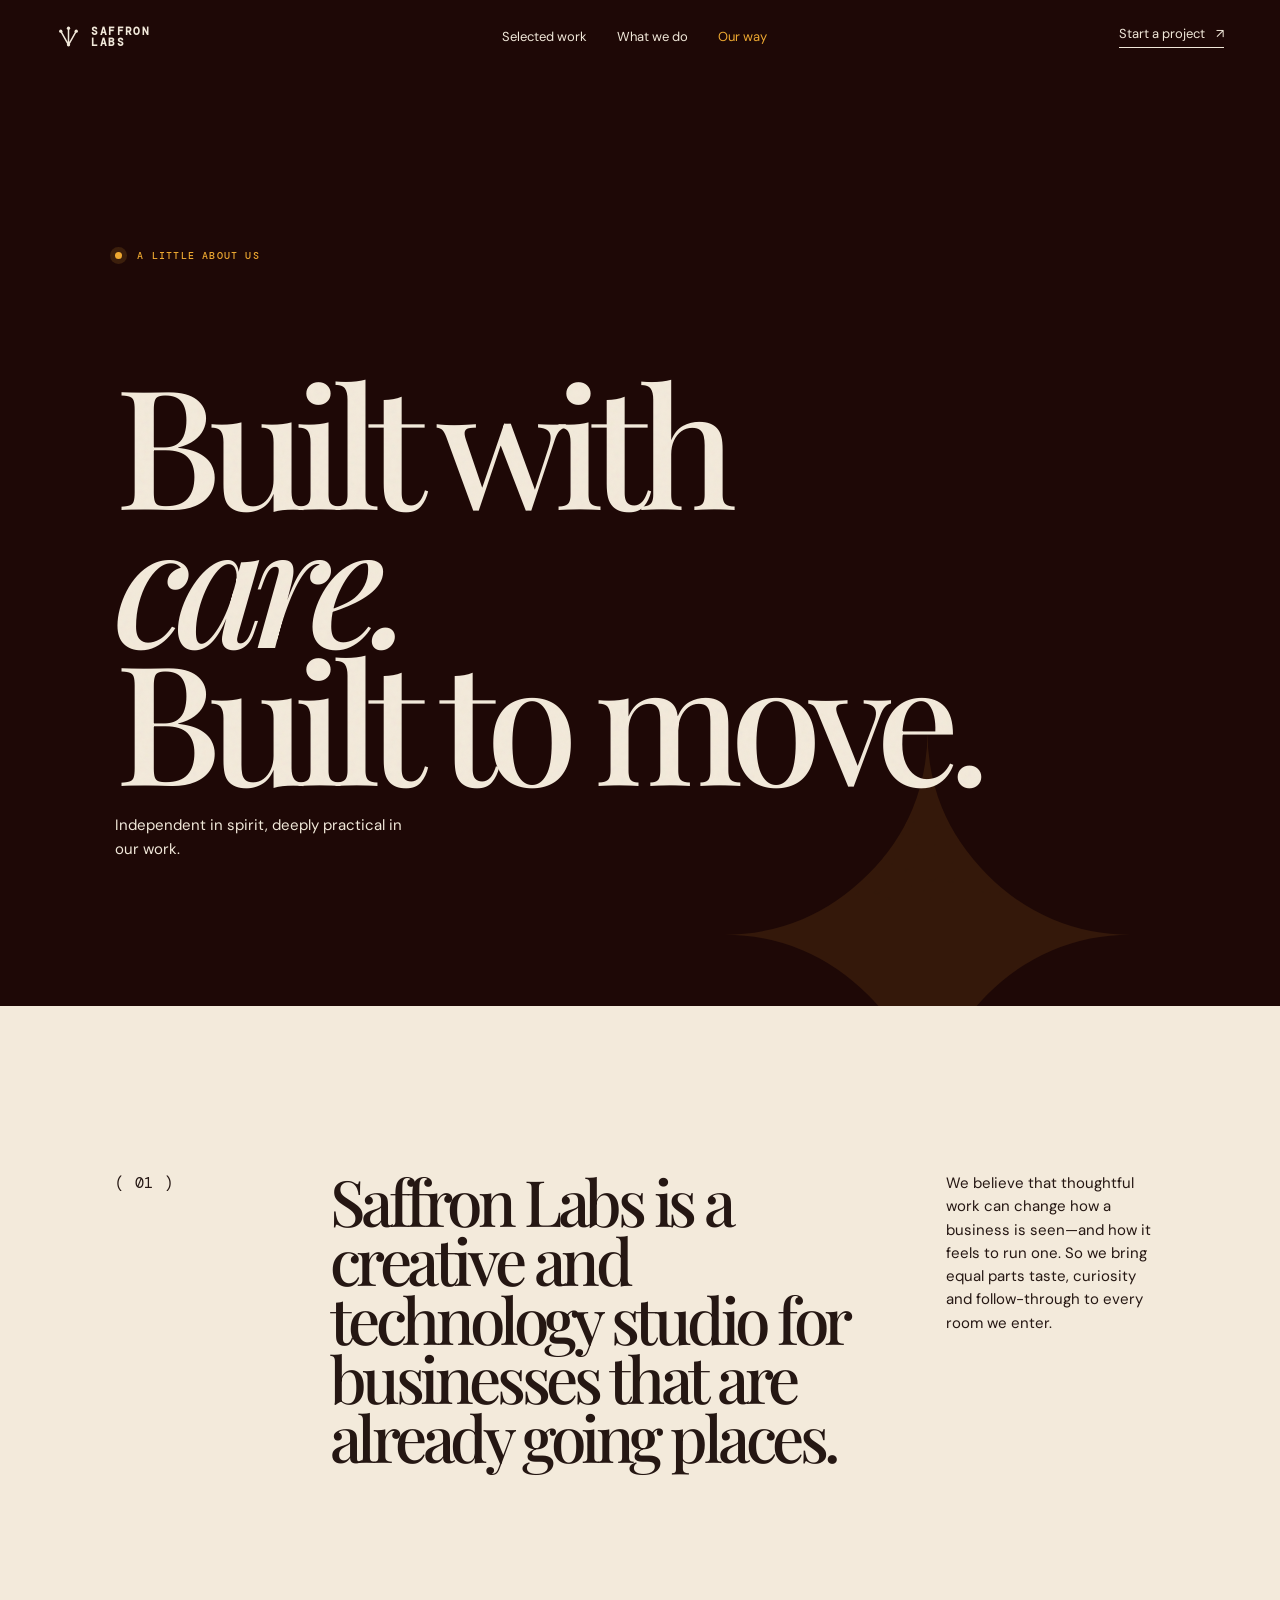
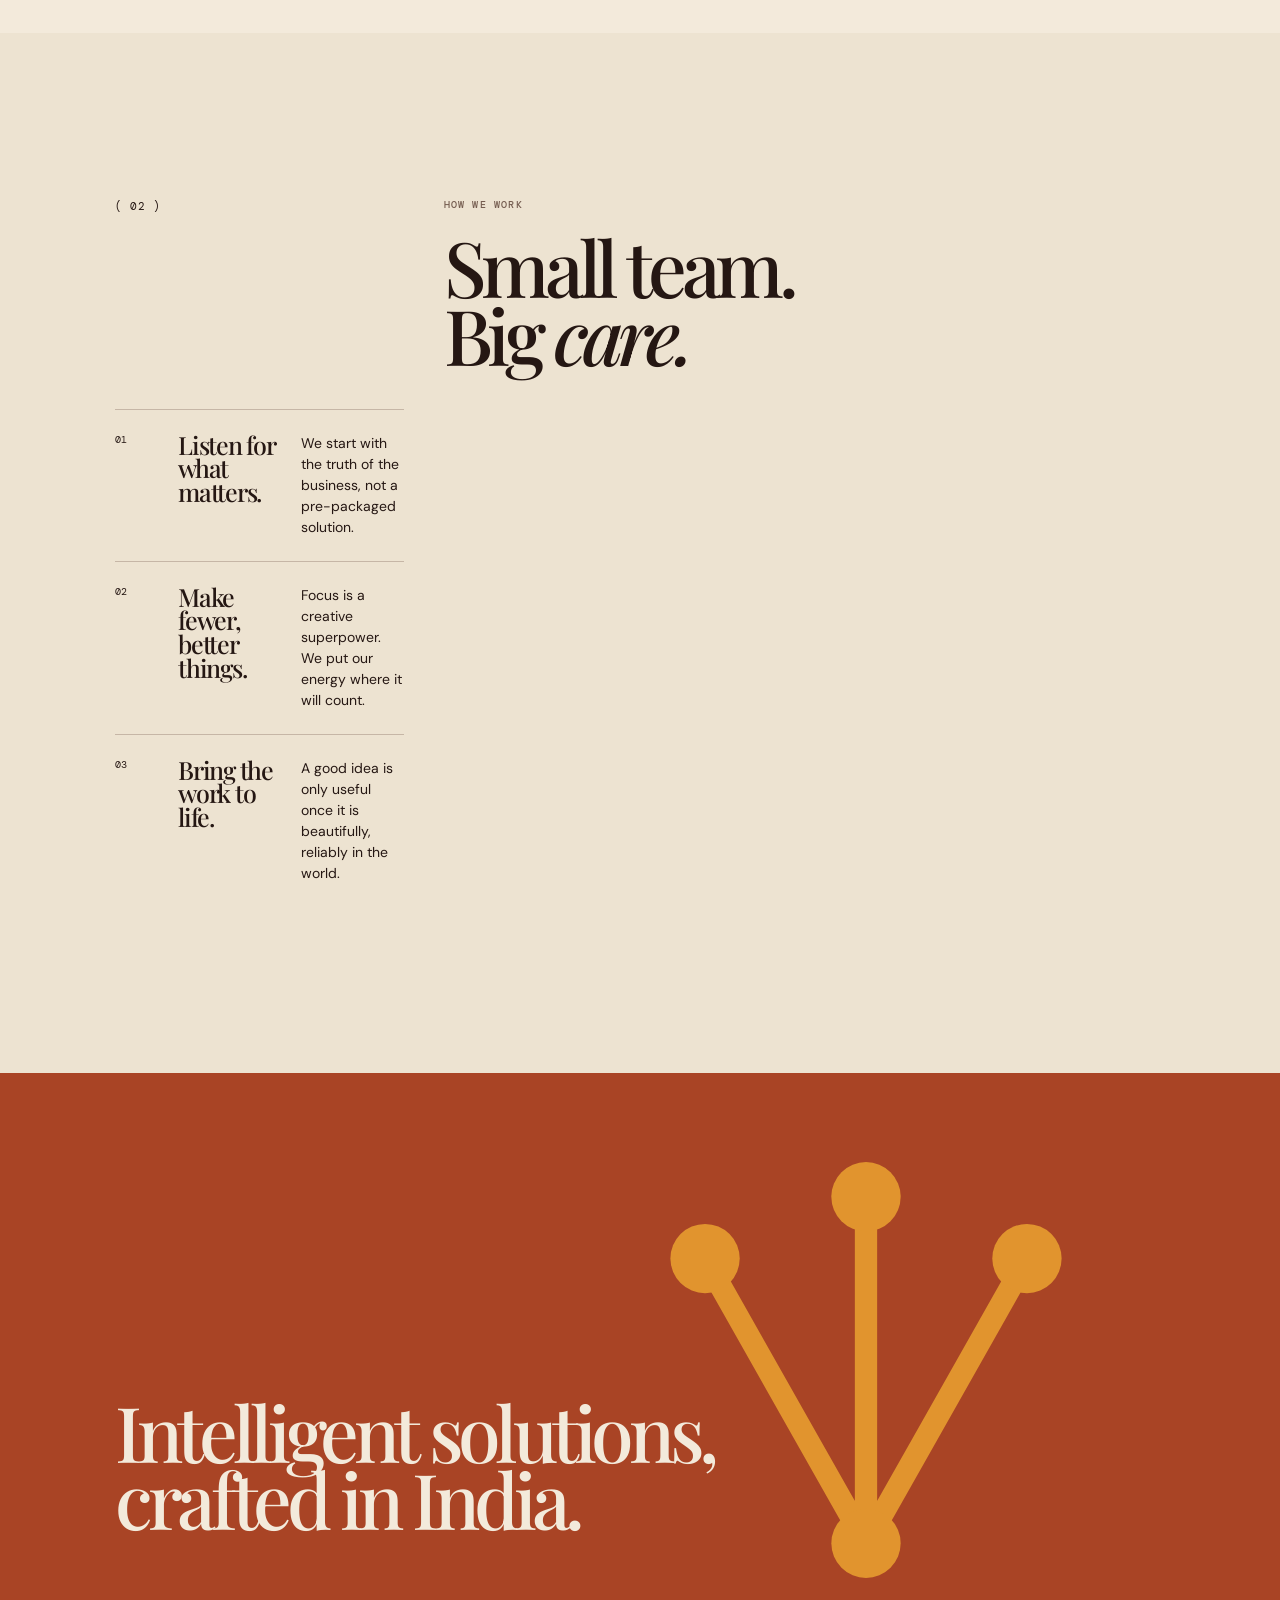
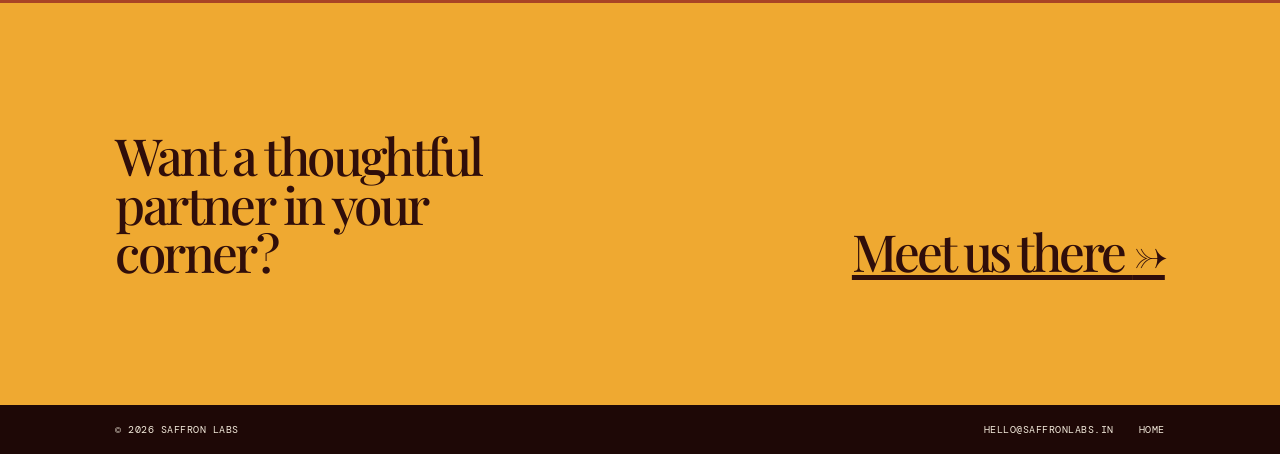
==== commit 7db336c4: "Redesign site from user design; concept films replace placeholder art - Replace all six pages and th" ====
--- a/about/index.html
+++ b/about/index.html
@@ -1,109 +1 @@
-<!doctype html>
-<html lang="en">
-<head>
-<meta charset="utf-8">
-<meta name="viewport" content="width=device-width, initial-scale=1, viewport-fit=cover">
-<title>About · Saffron Labs</title>
-<meta name="description" content="Saffron Labs is an agency for ads, websites and software. How we work with clients, and how we use AI.">
-<meta name="theme-color" content="#2b0c0a">
-<link rel="canonical" href="https://saffronlabs.in/about/">
-<meta property="og:type" content="website">
-<meta property="og:url" content="https://saffronlabs.in/about/">
-<meta property="og:title" content="About · Saffron Labs">
-<meta property="og:description" content="Saffron Labs is an agency for ads, websites and software. How we work with clients, and how we use AI.">
-<meta property="og:image" content="https://saffronlabs.in/media/loops/hero.jpg">
-<link rel="icon" href="data:image/svg+xml,%3Csvg xmlns='http://www.w3.org/2000/svg' viewBox='0 0 42 42'%3E%3Crect width='42' height='42' rx='8' fill='%232b0c0a'/%3E%3Cpath d='M21 35V8M21 35L8 12M21 35L34 12' stroke='%23e9ae3c' stroke-width='2.6' stroke-linecap='round' fill='none'/%3E%3Ccircle cx='21' cy='7' r='2.8' fill='%23e9ae3c'/%3E%3Ccircle cx='8' cy='12' r='2.8' fill='%23e9ae3c'/%3E%3Ccircle cx='34' cy='12' r='2.8' fill='%23e9ae3c'/%3E%3Ccircle cx='21' cy='35' r='2.8' fill='%23e9ae3c'/%3E%3C/svg%3E">
-<link rel="preconnect" href="https://fonts.googleapis.com">
-<link rel="preconnect" href="https://fonts.gstatic.com" crossorigin>
-<link rel="stylesheet" href="https://fonts.googleapis.com/css2?family=Anek+Latin:wght@400;500;600&family=Archivo:wdth,wght@62..125,400..800&display=swap">
-<link rel="stylesheet" href="/style.css">
-
-</head>
-<body>
-<a class="skip" href="#main">Skip to content</a>
-<header class="top band">
-  <div class="wrap">
-    <a class="brand" href="/" aria-label="Saffron Labs home">
-      <svg viewBox="0 0 42 42" aria-hidden="true"><path d="M21 35V8M21 35L8 12M21 35L34 12"/><circle cx="21" cy="7" r="2.8"/><circle cx="8" cy="12" r="2.8"/><circle cx="34" cy="12" r="2.8"/><circle cx="21" cy="35" r="2.8"/></svg>
-      <span>SAFFRON LABS</span>
-    </a>
-    <button class="pill" type="button" id="menu-open" aria-haspopup="dialog" aria-controls="menu">Menu</button>
-    <a class="btn btn-gold" href="https://wa.me/918281696632?text=Hi%20Saffron%20Labs%2C%20I%27d%20like%20to%20talk%20about%20a%20project." target="_blank" rel="noopener"><span class="long">Chat on WhatsApp</span><span class="short">WhatsApp</span></a>
-  </div>
-</header>
-
-<dialog class="menu" id="menu" aria-label="Menu">
-  <div class="menu-panel">
-    <div class="menu-top">
-      <button class="pill pill-on-dark" type="button" id="menu-close">Close</button>
-    </div>
-    <nav aria-label="Main">
-      <ol class="menu-links">
-        <li><a href="/">Home<sup aria-hidden="true">01</sup></a></li>
-        <li><a href="/work/">Work<sup aria-hidden="true">02</sup></a></li>
-        <li><a href="/services/">Services<sup aria-hidden="true">03</sup></a></li>
-        <li><a href="/about/" aria-current="page">About<sup aria-hidden="true">04</sup></a></li>
-        <li><a href="/faq/">FAQs<sup aria-hidden="true">05</sup></a></li>
-        <li><a href="/contact/">Contact<sup aria-hidden="true">06</sup></a></li>
-      </ol>
-    </nav>
-    <div class="menu-foot">
-      <a href="https://wa.me/918281696632?text=Hi%20Saffron%20Labs%2C%20I%27d%20like%20to%20talk%20about%20a%20project." target="_blank" rel="noopener">WhatsApp</a>
-      <a href="mailto:hello@saffronlabs.in">hello@saffronlabs.in</a>
-      <a href="https://www.instagram.com/saffron.labs/" target="_blank" rel="noopener">Instagram</a>
-    </div>
-  </div>
-</dialog>
-
-<main id="main">
-  <section class="page-hero band">
-    <div class="wrap">
-      <p class="eyebrow">04 / Saffron Labs</p>
-      <h1>About</h1>
-      <p class="hero-line">An agency for ads, websites and software, working with growing businesses wherever they are.</p>
-    </div>
-  </section>
-
-  <section class="section band team" id="how">
-    <div class="wrap">
-      <div class="head">
-        <h2>How we work</h2>
-        <p>One team for how you look and how you run, working remotely with clients wherever they are.</p>
-      </div>
-      <ul class="ways-we-work">
-        <li><span aria-hidden="true">01</span><h3>A fixed quote first</h3><p>A free 20-minute call, then one page: what we'll build, the price and the date.</p></li>
-        <li><span aria-hidden="true">02</span><h3>Working before you pay in full</h3><p>You see a first version early, tell us what to change, and we finish from there.</p></li>
-        <li><span aria-hidden="true">03</span><h3>One point of contact</h3><p>The same person runs your project from the first call to launch.</p></li>
-        <li><span aria-hidden="true">04</span><h3>Remote by default</h3><p>WhatsApp, email and video calls. Where your business is based doesn't matter.</p></li>
-      </ul>
-    </div>
-  </section>
-
-
-  <section class="section band promise">
-    <div class="wrap">
-      <h2>We use AI to work faster. You pay for the result.</h2>
-      <div class="cols">
-        <p>Some things we won't make, whatever the brief:</p>
-        <ul><li>Fake reviews or testimonials</li><li>Made-up claims about your product</li><li>Anyone's face without their permission</li></ul>
-        <p>Ads with AI-generated people or places carry a small "AI-generated" mark.</p>
-      </div>
-    </div>
-  </section>
-
-
-  <section class="cta band">
-    <div class="wrap">
-      <p>Have a project in mind?</p>
-      <a class="cta-word" href="/contact/">Let's talk<span aria-hidden="true"> →</span></a>
-    </div>
-  </section>
-</main>
-
-<footer class="band"><div class="wrap">
-  <nav class="foot-nav" aria-label="Footer"><a href="/work/">Work</a> <a href="/services/">Services</a> <a href="/about/">About</a> <a href="/faq/">FAQs</a> <a href="/contact/">Contact</a></nav>
-  <div class="foot-meta"><span>© 2026 Saffron Labs</span><a href="mailto:hello@saffronlabs.in">hello@saffronlabs.in</a><a href="tel:+918281696632">+91 82816 96632</a><a href="https://www.instagram.com/saffron.labs/" target="_blank" rel="noopener">Instagram</a></div>
-</div></footer>
-<script src="/script.js"></script>
-</body>
-</html>
+<!doctype html><html lang="en"><head><meta charset="UTF-8"><meta name="viewport" content="width=device-width,initial-scale=1.0"><meta name="description" content="About Saffron Labs."><title>About — Saffron Labs</title><link rel="preconnect" href="https://fonts.googleapis.com"><link rel="preconnect" href="https://fonts.gstatic.com" crossorigin><link href="https://fonts.googleapis.com/css2?family=DM+Mono&family=DM+Sans:opsz,wght@9..40,400;9..40,500;9..40,600;9..40,700&family=Playfair+Display:ital,wght@0,500;0,600;0,700;1,500;1,600&display=swap" rel="stylesheet"><link rel="stylesheet" href="/style.css"></head><body class="inner-page about-page"><div class="page-grain"></div><header class="site-header"><a class="wordmark" href="/" aria-label="Saffron Labs home"><svg class="mark" viewBox="0 0 42 42"><path d="M21 35V8M21 35L8 12M21 35L34 12"/><circle cx="21" cy="7" r="2.8"/><circle cx="8" cy="12" r="2.8"/><circle cx="34" cy="12" r="2.8"/><circle cx="21" cy="35" r="2.8"/></svg><span>SAFFRON<br>LABS</span></a><nav aria-label="Primary"><a href="/work/">Selected work</a><a href="/services/">What we do</a><a class="active" href="/about/">Our way</a></nav><a class="header-cta" href="/contact/">Start a project <span>↗</span></a></header><main><section class="page-hero"><p class="eyebrow"><span class="pulse"></span> A little about us</p><h1>Built with<br><em>care.</em><br>Built to move.</h1><p>Independent in spirit, deeply practical in our work.</p></section><section class="about-statement section-pad"><p class="section-number">( 01 )</p><h2>Saffron Labs is a creative and technology studio for businesses that are already going places.</h2><p>We believe that thoughtful work can change how a business is seen—and how it feels to run one. So we bring equal parts taste, curiosity and follow-through to every room we enter.</p></section><section class="principles section-pad"><p class="section-number">( 02 )</p><div><p class="eyebrow dark">How we work</p><h2>Small team.<br>Big <em>care.</em></h2></div><ol><li><span>01</span><h3>Listen for what matters.</h3><p>We start with the truth of the business, not a pre-packaged solution.</p></li><li><span>02</span><h3>Make fewer, better things.</h3><p>Focus is a creative superpower. We put our energy where it will count.</p></li><li><span>03</span><h3>Bring the work to life.</h3><p>A good idea is only useful once it is beautifully, reliably in the world.</p></li></ol></section><section class="about-portrait"><div class="portrait-mark"><svg viewBox="0 0 42 42"><path d="M21 35V8M21 35L8 12M21 35L34 12"/><circle cx="21" cy="7" r="2.8"/><circle cx="8" cy="12" r="2.8"/><circle cx="34" cy="12" r="2.8"/><circle cx="21" cy="35" r="2.8"/></svg></div><p>Intelligent solutions,<br>crafted in India.</p></section><section class="closing-band"><p>Want a thoughtful partner in your corner?</p><a href="/contact/">Meet us there <span>→</span></a></section></main><footer class="mini-footer"><span>© <span class="year"></span> Saffron Labs</span><a href="mailto:hello@saffronlabs.in">hello@saffronlabs.in</a><a href="/">Home</a></footer><script src="/script.js"></script></body></html>
--- a/style.css
+++ b/style.css
@@ -1,367 +1,11 @@
-/* Layout: maroon cover (statement + showreel) opens onto a quiet white page; work is shown large, words kept few. Single committed brand look. */
-:root{
-  --maroon:#2b0c0a; --maroon-2:#3a120f; --maroon-line:rgba(233,174,60,.24);
-  --gold:#e9ae3c; --on-gold:#1f0a05; --on-maroon:#f3e7da; --muted-on-maroon:#bfa894;
-  --white:#ffffff; --panel:#f5f3f0; --ink:#161210; --quiet:#6b645c; --line:#e6e2dc; --saffron:#b85c0d;
-  --display:"Archivo", "Helvetica Neue", Arial, sans-serif;
-  --text:"Anek Latin", system-ui, -apple-system, "Segoe UI", sans-serif;
-  color-scheme:light;
-}
-*{box-sizing:border-box}
-[hidden]{display:none!important}
-html{scroll-behavior:smooth}
-section[id]{scroll-margin-top:76px}
-body{background:var(--white);color:var(--ink);font:400 17px/1.6 var(--text);margin:0}
-body::before{content:"";position:fixed;inset:0 0 auto;height:env(safe-area-inset-top,0px);z-index:10;background:var(--maroon)}
-a{color:inherit}
-:focus-visible{outline:2px solid var(--saffron);outline-offset:3px}
-.band{padding-left:max(16px, env(safe-area-inset-left, 0px));padding-right:max(16px, env(safe-area-inset-right, 0px))}
-.wrap{max-width:1240px;margin-inline:auto}
-h1,h2,h3{font-family:var(--display);margin:0;text-wrap:balance}
-p{margin:0}
-.sr-only{position:absolute;width:1px;height:1px;overflow:hidden;clip:rect(0 0 0 0);white-space:nowrap}
+:root{--wine:#300e0a;--wine-deep:#1e0806;--clay:#a94425;--saffron:#efa931;--cream:#f3eadb;--paper:#ede3d1;--ink:#251713;--lime:#d7e978;--line:rgba(243,234,219,.23)}*{box-sizing:border-box}html{scroll-behavior:smooth}body{margin:0;background:var(--cream);color:var(--ink);font-family:"DM Sans",Arial,sans-serif}.page-grain{position:fixed;z-index:10;inset:0;pointer-events:none;opacity:.065;background-image:url("data:image/svg+xml,%3Csvg viewBox='0 0 180 180' xmlns='http://www.w3.org/2000/svg'%3E%3Cfilter id='n'%3E%3CfeTurbulence type='fractalNoise' baseFrequency='.85' numOctaves='4' stitchTiles='stitch'/%3E%3C/filter%3E%3Crect width='100%25' height='100%25' filter='url(%23n)' opacity='.8'/%3E%3C/svg%3E");mix-blend-mode:multiply}.site-header{position:absolute;z-index:5;top:0;left:0;width:100%;padding:24px clamp(22px,4.4vw,70px);display:flex;justify-content:space-between;align-items:center;color:var(--cream)}.wordmark{display:flex;gap:10px;align-items:center;color:inherit;text-decoration:none;font:600 11px/.94 "DM Mono";letter-spacing:.13em}.mark{width:25px;fill:none;stroke:currentColor;stroke-width:2.5;stroke-linecap:round}.mark circle{fill:currentColor;stroke:none}.site-header nav{display:flex;gap:30px}.site-header nav a,.header-cta{color:inherit;text-decoration:none;font-size:13px}.site-header nav a:hover,.text-link:hover{opacity:.63}.header-cta{border-bottom:1px solid currentColor;padding-bottom:5px}.header-cta span{padding-left:8px}.hero{color:var(--cream);min-height:880px;min-height:100svh;position:relative;overflow:hidden;padding:clamp(130px,18vh,190px) clamp(22px,10vw,160px) 30px;background:radial-gradient(circle at 73% 45%,#85321e 0,transparent 20%),radial-gradient(circle at 35% 70%,#602114 0,transparent 32%),var(--wine-deep);display:flex;flex-direction:column}.hero:before{content:"";position:absolute;inset:0;background:linear-gradient(90deg,rgba(239,169,49,.1) 1px,transparent 1px),linear-gradient(rgba(239,169,49,.07) 1px,transparent 1px);background-size:110px 110px;mask-image:linear-gradient(to bottom,black,transparent 72%);opacity:.37}.eyebrow{font:500 10px/1.2 "DM Mono";letter-spacing:.12em;text-transform:uppercase;margin:0}.pulse{display:inline-block;width:7px;height:7px;background:var(--saffron);border-radius:50%;margin-right:8px;box-shadow:0 0 0 5px rgba(239,169,49,.14)}.hero-copy{position:relative;z-index:1;margin-top:auto;display:grid;grid-template-columns:minmax(400px,1.6fr) minmax(220px,.45fr);align-items:end;gap:40px}.hero h1,.intro h2,.section-heading h2,.services h2,.manifesto h2,.contact h2{font:500 clamp(62px,10.9vw,175px)/.84 "Playfair Display",Georgia,serif;letter-spacing:-.067em;margin:0}.hero h1 em,h2 em{font-weight:500}.hero-copy>p{font-size:15px;line-height:1.5;max-width:250px;margin:0 0 8px}.hero-bottom{position:relative;z-index:1;border-top:1px solid var(--line);margin-top:clamp(50px,9vh,110px);padding-top:16px;display:grid;grid-template-columns:1fr 1fr 1fr;align-items:center;font:10px/1.5 "DM Mono";letter-spacing:.06em;text-transform:uppercase}.round-link{width:43px;height:43px;border:1px solid var(--line);border-radius:50%;display:grid;place-items:center;text-decoration:none;color:var(--cream);font-size:23px}.round-link:hover{background:var(--saffron);color:var(--wine)}.hero-bottom p{margin:0}.hero-index{text-align:right}.hero-mark{position:absolute;right:6vw;top:21%;width:min(25vw,390px);aspect-ratio:1}.hero-mark svg{width:100%;height:100%;fill:none;stroke:var(--saffron);stroke-width:1.45;stroke-linecap:round}.hero-mark circle{fill:var(--saffron);stroke:none}.orbit{position:absolute;border:1px solid rgba(239,169,49,.22);border-radius:50%;right:-9vw;top:17%;width:min(52vw,790px);aspect-ratio:1}.orbit-two{width:min(38vw,570px);right:-2vw;top:25%;border-color:rgba(239,169,49,.1)}.marquee{overflow:hidden;background:var(--saffron);color:var(--wine);white-space:nowrap;padding:14px 0;font:500 14px "DM Mono";letter-spacing:.06em}.marquee div{width:max-content;animation:scroll 25s linear infinite}.marquee b{padding:0 23px;font-size:19px}@keyframes scroll{to{transform:translateX(-25%)}}.section-pad{padding:clamp(84px,13vw,190px) clamp(22px,9vw,145px)}.section-number{font:11px "DM Mono";letter-spacing:.05em;margin:0}.intro{display:grid;grid-template-columns:1fr 4fr 1.25fr;gap:35px;align-items:start}.intro-kicker{font:500 22px/1.05 "Playfair Display";margin:0 0 clamp(35px,7vw,100px)}.intro h2{font-size:clamp(47px,7.1vw,105px);line-height:.91}.intro-note{padding-top:clamp(100px,14vw,180px);font-size:15px;line-height:1.55}.intro-note p{margin:0 0 27px}.text-link{color:inherit;text-decoration:none;border-bottom:1px solid currentColor;padding-bottom:5px;font:11px "DM Mono";letter-spacing:.04em;text-transform:uppercase}.text-link span{font-size:18px;margin-left:7px}.work{background:var(--paper)}.section-heading{display:grid;grid-template-columns:1fr 3fr 1fr;align-items:end;gap:30px;margin-bottom:clamp(55px,9vw,120px)}.eyebrow.dark{color:#755d50;margin-bottom:18px}.section-heading h2,.services h2{font-size:clamp(55px,8vw,120px)}.section-heading>.text-link{justify-self:end}.work-grid{display:grid;grid-template-columns:1.1fr .9fr;gap:clamp(20px,3vw,45px)}.project{margin:0}.project-night{grid-row:span 2}.project-sun{grid-column:2}.project-art{position:relative;overflow:hidden;min-height:250px}.project-night .project-art{height:calc(100% - 65px)}.art-aurora{background:radial-gradient(ellipse at 55% 42%,#eba532 0%,#d86928 13%,#672019 34%,#1d0e10 65%)}.art-aurora:after{content:"";position:absolute;width:80%;aspect-ratio:1;border:1px solid rgba(255,236,185,.34);border-radius:50%;left:10%;top:12%;box-shadow:0 0 0 50px rgba(255,236,185,.045),0 0 0 100px rgba(255,236,185,.025)}.art-aurora i{position:absolute;z-index:2;width:40%;height:130%;background:linear-gradient(90deg,transparent,rgba(255,218,115,.75),transparent);filter:blur(18px);transform:rotate(27deg);left:38%;top:-14%}.art-aurora i:nth-child(2){transform:rotate(-47deg);left:-4%;opacity:.5}.art-aurora i:nth-child(3){transform:rotate(72deg);left:66%;opacity:.3}.art-label{position:absolute;z-index:3;left:8%;bottom:5%;font:500 clamp(55px,10vw,140px)/1 "Playfair Display";color:#f8d98d}.art-paper{background:#dabd92;display:grid;place-items:center;min-height:380px;padding:30px}.art-paper:before{content:"";position:absolute;inset:13px;border:1px solid rgba(47,14,10,.55)}.art-paper span{position:relative;z-index:1;font:500 clamp(34px,5vw,65px)/.86 "Playfair Display";text-align:center;letter-spacing:-.07em;color:#37100b}.art-paper em{color:#b6431d}.art-paper svg{position:absolute;bottom:25px;right:25px;width:58px;fill:none;stroke:#37100b;stroke-width:2;stroke-linecap:round}.art-paper circle{fill:#37100b;stroke:none}.art-sun{min-height:250px;background:var(--clay);color:#f6d378;padding:22px}.sun-disc{position:absolute;width:60%;aspect-ratio:1;border-radius:50%;background:var(--saffron);right:-8%;top:50%;transform:translateY(-50%);box-shadow:0 0 0 26px rgba(239,169,49,.13)}.art-sun span{position:absolute;z-index:1;font:500 clamp(31px,4vw,57px)/.9 "Playfair Display";letter-spacing:-.06em;bottom:18px}.project-meta{padding:13px 0 30px;display:flex;justify-content:space-between;gap:15px}.project-meta h3{font-size:15px;margin:0 0 4px}.project-meta p,.project-meta>span{font:10px "DM Mono";text-transform:uppercase;letter-spacing:.04em;margin:0;color:#725c50}.services{color:var(--cream);background:var(--wine)}.services-top{display:grid;grid-template-columns:1fr 3fr 1.2fr;gap:35px;align-items:end}.services-top .eyebrow{color:var(--saffron);margin-bottom:18px}.services-intro{font-size:15px;line-height:1.55;margin:0 0 5px}.service-list{border-top:1px solid var(--line);margin:0 clamp(22px,9vw,145px)}.service-list article{display:grid;grid-template-columns:.45fr 1.2fr 1.5fr .25fr;gap:30px;align-items:center;padding:26px 0;border-bottom:1px solid var(--line);transition:padding .3s,color .3s}.service-list article:hover{padding-left:18px;color:var(--saffron)}.service-list span{font:10px "DM Mono"}.service-list h3{font:500 clamp(27px,3vw,46px)/.9 "Playfair Display";letter-spacing:-.06em;margin:0}.service-list p{max-width:350px;font-size:13px;line-height:1.45;margin:0;color:#d4b7a7}.service-list button{justify-self:end;border:1px solid var(--line);background:transparent;border-radius:50%;color:inherit;width:39px;height:39px;font-size:19px}.manifesto{display:grid;grid-template-columns:1fr 1px 3fr 1fr;gap:clamp(25px,4vw,60px);align-items:start;position:relative}.manifesto-line{background:#b8a999;height:100%}.manifesto-copy .eyebrow{margin-bottom:80px}.manifesto h2{font-size:clamp(45px,6vw,88px);line-height:.9}.manifesto-copy>p:last-child{max-width:370px;margin:38px 0 0;font-size:15px;line-height:1.6}.stamp{border:1px solid var(--ink);border-radius:50%;width:103px;aspect-ratio:1;display:grid;place-items:center;position:relative;justify-self:end;font:9px "DM Mono";overflow:hidden}.stamp span{position:absolute;width:144px;transform:rotate(-42deg);white-space:nowrap}.stamp b{font-size:25px}.contact{min-height:840px;position:relative;overflow:hidden;color:var(--cream);background:var(--wine-deep);padding:clamp(100px,15vw,190px) clamp(22px,9vw,145px) 25px;display:flex;flex-direction:column}.contact:before{content:"";position:absolute;width:min(100vw,1200px);aspect-ratio:1;border:1px solid rgba(239,169,49,.19);border-radius:50%;right:-24%;top:-42%}.contact .eyebrow{color:var(--saffron);position:relative}.contact h2{position:relative;font-size:clamp(68px,12vw,175px);margin-top:auto}.contact-email{position:relative;color:var(--cream);text-decoration:none;font:500 clamp(17px,2vw,29px) "DM Mono";margin-top:35px;border-bottom:1px solid var(--line);padding-bottom:13px;width:max-content;max-width:100%}.contact-email:hover{color:var(--saffron)}.contact-email span{color:var(--saffron);padding-left:16px}.contact-star{position:absolute;right:12%;top:24%;color:var(--saffron);font-size:clamp(80px,16vw,200px);animation:spin 18s linear infinite}@keyframes spin{to{transform:rotate(360deg)}}.contact-foot{position:relative;border-top:1px solid var(--line);padding-top:15px;margin-top:clamp(80px,11vw,160px);display:flex;gap:26px;align-items:center;font:10px "DM Mono";text-transform:uppercase;letter-spacing:.04em}.contact-foot p{margin-right:auto}.contact-foot a{color:var(--cream);text-decoration:none}.contact-foot a:hover{color:var(--saffron)}
+@media(max-width:760px){.site-header nav{display:none}.site-header{padding:20px}.hero{min-height:720px;padding:125px 22px 25px}.hero-copy{grid-template-columns:1fr;gap:24px}.hero h1{font-size:clamp(60px,17vw,102px)}.hero-copy>p{font-size:14px}.hero-mark{width:54vw;top:23%;right:-5vw}.hero-bottom{grid-template-columns:1fr 1fr}.hero-index{display:none}.intro,.section-heading,.services-top{grid-template-columns:1fr;gap:25px}.intro-note{padding-top:0}.intro-kicker{margin-bottom:35px}.section-heading>.text-link{justify-self:start}.work-grid{grid-template-columns:1fr}.project-night{grid-row:auto}.project-night .project-art{height:390px}.project-sun{grid-column:auto}.services-intro{max-width:320px}.service-list{margin:0 22px}.service-list article{grid-template-columns:28px 1fr 40px;gap:15px}.service-list article p{grid-column:2/4}.service-list h3{font-size:31px}.manifesto{grid-template-columns:1fr;gap:26px}.manifesto-line{width:100%;height:1px}.manifesto-copy .eyebrow{margin-bottom:48px}.stamp{justify-self:start}.contact{min-height:700px}.contact-foot{flex-wrap:wrap;gap:15px}.contact-foot p{flex-basis:100%}.art-paper{min-height:330px}.section-pad{padding-left:22px;padding-right:22px}}
 
-/* header */
-.top{background:var(--maroon);color:var(--on-maroon);position:sticky;top:env(safe-area-inset-top,0px);z-index:5}
-.top .wrap{display:flex;align-items:center;gap:28px;padding-block:18px}
-.brand{display:flex;align-items:center;gap:10px;text-decoration:none;color:var(--gold)}
-.brand svg{width:26px;height:26px;fill:none;stroke:var(--gold);stroke-width:2.2;stroke-linecap:round}
-.brand svg circle{fill:var(--gold);stroke:none}
-.brand span{font:700 16px/1 var(--display);font-variation-settings:"wdth" 120;letter-spacing:.05em}
-.skip{position:absolute;left:16px;top:-60px;z-index:20;background:var(--gold);color:var(--on-gold);padding:10px 16px;border-radius:3px;font-weight:600;text-decoration:none}
-.skip:focus{top:12px}
-.top .wrap{gap:12px}
-.top .brand{margin-right:auto}
-.pill{font:600 15px/1 var(--text);padding:13px 20px;border-radius:999px;border:1px solid var(--maroon-line);background:transparent;color:var(--on-maroon);cursor:pointer;transition:border-color .15s,color .15s}
-.pill:hover{border-color:var(--gold);color:var(--gold)}
-.pill:focus-visible,.top .btn:focus-visible,.contact a:focus-visible,footer a:focus-visible{outline-color:var(--gold)}
-.btn .short{display:none}
-.btn{display:inline-flex;align-items:center;gap:10px;text-decoration:none;font:600 15px/1 var(--text);padding:14px 20px;border-radius:3px;border:0;cursor:pointer;white-space:nowrap;transition:background-color .15s}
-.btn-gold{background:var(--gold);color:var(--on-gold)}
-.btn-gold:hover{background:#f3bf57}
-.btn-ink{background:var(--ink);color:var(--white)}
-.btn-ink:hover{background:#2c2420}
-.btn:active{transform:scale(.97)}
+/* Inner pages */
+.inner-page .site-header,.contact-page .site-header{position:absolute}.inner-page .site-header nav a.active,.contact-page .site-header nav a.active{color:var(--saffron)}.page-hero{min-height:680px;background:var(--wine-deep);color:var(--cream);padding:clamp(150px,22vw,250px) clamp(22px,9vw,145px) clamp(75px,12vw,145px);position:relative;overflow:hidden}.page-hero:after{content:"✦";position:absolute;right:10%;bottom:-17%;font:500 clamp(260px,42vw,650px)/1 "Playfair Display";color:rgba(239,169,49,.1)}.page-hero .eyebrow{color:var(--saffron);position:relative;z-index:1}.page-hero h1{position:relative;z-index:1;font:500 clamp(74px,13vw,190px)/.83 "Playfair Display";letter-spacing:-.075em;margin:clamp(54px,10vw,110px) 0 28px}.page-hero>p:last-child{position:relative;z-index:1;max-width:310px;margin:0;font-size:15px;line-height:1.55}.case-list{display:grid;gap:clamp(80px,13vw,190px)}.case{display:grid;grid-template-columns:1.1fr .9fr;gap:clamp(28px,7vw,100px);align-items:center}.case-wide{grid-template-columns:1.35fr .65fr}.case:nth-child(3){direction:rtl}.case:nth-child(3)>*{direction:ltr}.case-visual{min-height:clamp(330px,45vw,670px);position:relative;overflow:hidden}.case-bloom{background:radial-gradient(circle at 48% 45%,#f5b83d 0 9%,#e26e25 10% 15%,#9d351e 24%,#47130d 56%,#250b08 100%)}.bloom-disc{position:absolute;width:60%;aspect-ratio:1;border:1px solid rgba(252,215,131,.6);border-radius:50%;left:20%;top:20%;box-shadow:0 0 0 40px rgba(252,215,131,.06),0 0 0 90px rgba(252,215,131,.035)}.bloom-word{position:absolute;z-index:1;bottom:7%;left:8%;font:500 clamp(60px,10vw,150px)/.78 "Playfair Display";letter-spacing:-.08em;color:var(--cream)}.case-grid-visual{background:#d5c0a5;padding:7%;display:flex;align-items:end}.case-grid-visual:before{content:"";position:absolute;inset:0;background:linear-gradient(90deg,rgba(52,17,11,.28) 1px,transparent 1px),linear-gradient(rgba(52,17,11,.28) 1px,transparent 1px);background-size:23% 23%;opacity:.7}.case-grid-visual span{font:500 clamp(44px,6vw,86px)/.84 "Playfair Display";letter-spacing:-.07em;position:relative;z-index:1}.case-grid-visual i{position:absolute;width:23%;aspect-ratio:1;border-radius:50%;background:var(--clay);top:10%;right:14%}.case-grid-visual i:nth-of-type(2){top:37%;right:37%;background:var(--saffron)}.case-grid-visual i:nth-of-type(3){top:58%;right:14%;background:var(--wine)}.case-type{background:var(--lime);display:grid;place-items:center;padding:30px}.case-type span{font:500 clamp(48px,7vw,100px)/.78 "Playfair Display";letter-spacing:-.08em;color:var(--wine)}.case-type em{color:var(--clay)}.case-copy .case-num{font:11px "DM Mono";color:#816e63;margin:0 0 26px;text-transform:uppercase}.case-copy h2{font:500 clamp(34px,4vw,60px)/.94 "Playfair Display";letter-spacing:-.065em;margin:0}.case-copy>p:not(.case-num){font-size:15px;line-height:1.55;max-width:350px;margin:25px 0}.closing-band{background:var(--saffron);color:var(--wine);padding:clamp(70px,10vw,140px) clamp(22px,9vw,145px);display:flex;align-items:end;justify-content:space-between;gap:30px}.closing-band p{font:500 clamp(26px,4vw,60px)/.95 "Playfair Display";letter-spacing:-.05em;margin:0;max-width:450px}.closing-band a,.services-cta a{font:500 clamp(27px,4vw,56px)/1 "Playfair Display";letter-spacing:-.06em;color:inherit}.mini-footer{background:var(--wine-deep);color:var(--cream);padding:18px clamp(22px,9vw,145px);display:flex;gap:25px;flex-wrap:wrap;font:10px "DM Mono";text-transform:uppercase;letter-spacing:.05em}.mini-footer a{color:inherit;text-decoration:none}.mini-footer a:hover{color:var(--saffron)}.mini-footer span:first-child{margin-right:auto}.service-detail{display:grid;grid-template-columns:.5fr 2fr 1.1fr 1fr;gap:30px;align-items:start;border-bottom:1px solid #c7b7a7}.service-detail h2{font:500 clamp(34px,4.6vw,67px)/.9 "Playfair Display";letter-spacing:-.07em;margin:32px 0 0}.detail-list{font:11px "DM Mono";text-transform:uppercase;letter-spacing:.04em}.detail-list p{padding:11px 0;margin:0;border-bottom:1px solid #c7b7a7}.detail-desc{font-size:14px;line-height:1.55;margin:0}.service-dark{background:var(--wine);color:var(--cream);border:0}.service-dark .eyebrow{color:var(--saffron)}.service-dark .detail-list p{border-color:var(--line)}.services-cta{padding:clamp(85px,14vw,180px) clamp(22px,9vw,145px);background:var(--lime);color:var(--wine);display:flex;flex-direction:column;gap:22px}.services-cta p{font:11px "DM Mono";text-transform:uppercase;letter-spacing:.08em;margin:0}.about-statement{display:grid;grid-template-columns:1fr 3.3fr 1.25fr;gap:40px;align-items:start}.about-statement h2{font:500 clamp(36px,5vw,72px)/.92 "Playfair Display";letter-spacing:-.07em;margin:0}.about-statement>p{font-size:15px;line-height:1.55;margin:0}.principles{background:var(--paper);display:grid;grid-template-columns:1fr 2.5fr;gap:40px}.principles h2{font:500 clamp(45px,6vw,87px)/.88 "Playfair Display";letter-spacing:-.07em;margin:22px 0 0}.principles ol{list-style:none;padding:0;margin:0;display:grid;gap:0}.principles li{display:grid;grid-template-columns:.5fr 1.2fr 1.2fr;gap:20px;padding:23px 0;border-top:1px solid #c6b6a6}.principles li span{font:10px "DM Mono"}.principles h3{font:500 25px/.95 "Playfair Display";letter-spacing:-.05em;margin:0}.principles li p{font-size:14px;line-height:1.5;margin:0}.about-portrait{background:var(--clay);min-height:530px;color:var(--cream);padding:70px clamp(22px,9vw,145px);position:relative;overflow:hidden;display:flex;align-items:end}.portrait-mark{position:absolute;right:12%;top:7%;width:min(45vw,520px);opacity:.8}.portrait-mark svg{width:100%;fill:none;stroke:var(--saffron);stroke-width:1.8;stroke-linecap:round}.portrait-mark circle{fill:var(--saffron);stroke:none}.about-portrait p{font:500 clamp(43px,6vw,85px)/.88 "Playfair Display";letter-spacing:-.07em;margin:0;z-index:1}.faq-list{display:grid;grid-template-columns:1fr 4fr;gap:40px}.faqs{border-top:1px solid #bba99a}.faqs details{border-bottom:1px solid #bba99a}.faqs summary{list-style:none;cursor:pointer;padding:25px 0;font:500 clamp(23px,3vw,39px)/1 "Playfair Display";letter-spacing:-.05em;display:flex;justify-content:space-between;gap:20px}.faqs summary::-webkit-details-marker{display:none}.faqs summary span{font:400 28px "DM Sans";transition:transform .25s}.faqs details[open] summary span{transform:rotate(45deg)}.faqs details p{font-size:15px;line-height:1.6;max-width:570px;margin:0 0 28px}.contact-page{background:var(--wine-deep);color:var(--cream)}.contact-page-hero{min-height:700px;padding:clamp(150px,22vw,250px) clamp(22px,9vw,145px) clamp(80px,10vw,130px);position:relative;overflow:hidden}.contact-page-hero:after{content:"";position:absolute;width:min(70vw,900px);aspect-ratio:1;border:1px solid rgba(239,169,49,.2);border-radius:50%;right:-10%;top:8%;box-shadow:0 0 0 70px rgba(239,169,49,.035)}.contact-page-hero .eyebrow{color:var(--saffron);position:relative;z-index:1}.contact-page-hero h1{position:relative;z-index:1;font:500 clamp(65px,11vw,160px)/.83 "Playfair Display";letter-spacing:-.075em;margin:clamp(50px,9vw,100px) 0 30px}.contact-page-hero>p{position:relative;z-index:1;font-size:15px;line-height:1.55;max-width:350px;margin:0}.contact-big{position:relative;z-index:1;display:inline-block;margin-top:45px;color:var(--cream);font:500 clamp(18px,2.5vw,36px)/1 "DM Mono";text-decoration:none;border-bottom:1px solid var(--line);padding-bottom:12px}.contact-big span{color:var(--saffron);padding-left:12px}.contact-big:hover{color:var(--saffron)}.contact-routes{background:var(--cream);color:var(--ink);display:grid;grid-template-columns:repeat(3,1fr);padding:0 clamp(22px,9vw,145px)}.contact-routes>div{min-height:240px;padding:40px 30px 40px 0;display:flex;flex-direction:column;gap:23px;border-top:1px solid #bba99a}.contact-routes>div+div{padding-left:30px;border-left:1px solid #bba99a}.contact-routes .eyebrow{color:#7a6155}.contact-routes a{font:500 clamp(25px,3.2vw,43px)/1 "Playfair Display";letter-spacing:-.05em;color:inherit}.contact-routes>div>p:last-child{font-size:15px;line-height:1.55;margin:0}
+@media(max-width:760px){.page-hero{min-height:570px;padding-top:145px}.page-hero h1{font-size:clamp(61px,17vw,92px)}.case,.case-wide{grid-template-columns:1fr;gap:25px}.case:nth-child(3){direction:ltr}.case-visual{min-height:330px}.case-wide .case-visual{min-height:390px}.closing-band{align-items:start;flex-direction:column}.service-detail{grid-template-columns:1fr;gap:21px}.service-detail h2{margin-top:14px}.about-statement{grid-template-columns:1fr;gap:25px}.principles{grid-template-columns:1fr}.principles li{grid-template-columns:27px 1fr;gap:15px}.principles li p{grid-column:2}.about-portrait{min-height:400px}.faq-list{grid-template-columns:1fr;gap:30px}.contact-routes{grid-template-columns:1fr}.contact-routes>div+div{padding-left:0;border-left:0}.contact-routes>div{min-height:170px}.mini-footer span:first-child{flex-basis:100%}}
 
-/* cover */
-.cover{background:var(--maroon);color:var(--on-maroon)}
-.cover .wrap{padding-block:clamp(72px,12vw,150px) clamp(56px,7vw,96px);display:grid;gap:36px}
-.cover h1{font-size:clamp(42px,7.6vw,112px);line-height:.94;font-weight:760;font-variation-settings:"wdth" 114;letter-spacing:-.035em;color:var(--white);max-width:13ch}
-.cover-foot{display:flex;flex-wrap:wrap;align-items:center;justify-content:space-between;gap:20px}
-.cover-foot p{font-size:19px;color:var(--muted-on-maroon);max-width:40ch}
-.reel{background:var(--maroon)}
-.reel .wrap{padding-bottom:clamp(56px,8vw,120px)}
-.reel-frame{border-radius:6px;overflow:hidden;aspect-ratio:16/9;max-width:100%;background:#120403;transform-origin:50% 0;will-change:transform}
-.reel-frame{position:relative}
-.reel-frame video{width:100%;height:100%;object-fit:cover;display:block}
-.motion-toggle{position:absolute;right:14px;bottom:14px;font:600 14px/1 var(--text);padding:10px 14px;border-radius:999px;border:0;background:rgba(20,6,5,.72);color:#fff;cursor:pointer}
-.motion-toggle:hover{background:rgba(20,6,5,.9)}
-.motion-toggle:focus-visible{outline-color:var(--gold)}
-.reel-cap{display:flex;justify-content:space-between;gap:16px;margin-top:14px;font-size:14px;color:var(--muted-on-maroon)}
-
-/* sections */
-.section .wrap{padding-block:clamp(72px,10vw,136px);display:grid;gap:clamp(36px,5vw,64px)}
-.head{display:grid;grid-template-columns:minmax(0,1fr) minmax(0,1fr);gap:24px;align-items:end}
-.head h2{font-size:clamp(34px,5vw,64px);line-height:1;font-weight:720;font-variation-settings:"wdth" 110;letter-spacing:-.03em}
-.head p{color:var(--quiet);font-size:18px;max-width:42ch;justify-self:end}
-
-/* picker */
-.need{border-top:1px solid var(--line)}
-.tabs{display:flex;flex-wrap:wrap;gap:8px 36px}
-.tab{font:650 clamp(22px,2.6vw,32px)/1.2 var(--display);font-variation-settings:"wdth" 104;letter-spacing:-.015em;background:none;border:0;padding:0 0 10px;color:var(--quiet);cursor:pointer;border-bottom:3px solid transparent;transition:color .15s}
-.tab:hover{color:var(--ink)}
-.tab[aria-selected="true"]{color:var(--ink);border-bottom-color:var(--saffron)}
-.answer{display:grid;grid-template-columns:minmax(0,1.3fr) minmax(0,1fr);gap:48px;background:var(--panel);border-radius:6px;padding:clamp(24px,4vw,48px)}
-.answer h3{font-size:clamp(24px,2.6vw,32px);line-height:1.15;font-weight:680;font-variation-settings:"wdth" 104;letter-spacing:-.015em}
-.answer .lead{margin-top:12px;color:var(--quiet);max-width:46ch}
-.answer ul{margin:22px 0 0;padding:0;list-style:none;display:grid;gap:10px}
-.answer li{padding-left:22px;position:relative}
-.answer li::before{content:"";position:absolute;left:0;top:.75em;width:10px;height:1px;background:var(--saffron)}
-.facts{display:grid;gap:18px;align-content:start}
-.fact{border-bottom:1px solid var(--line);padding-bottom:14px}
-.fact span{display:block;font-size:14px;color:var(--quiet)}
-.fact b{font:650 22px/1.3 var(--display);font-variation-settings:"wdth" 104}
-
-/* work */
-.grid{display:grid;grid-template-columns:repeat(6,minmax(0,1fr));gap:20px}
-.piece{margin:0;display:grid;gap:12px;grid-column:span 2}
-.piece.wide{grid-column:span 3}
-.frame{position:relative;border-radius:6px;overflow:hidden;background:#e9e5df;aspect-ratio:4/5;max-width:100%}
-.piece.wide .frame{aspect-ratio:16/10}
-.frame video{width:100%;height:100%;object-fit:cover;display:block;transition:transform .6s cubic-bezier(.2,.7,.2,1)}
-.piece:hover .frame video{transform:scale(1.025)}
-.tag{position:absolute;left:12px;top:12px;font:500 12px/1 var(--text);letter-spacing:.04em;background:rgba(255,255,255,.9);color:var(--ink);padding:6px 9px;border-radius:999px}
-.piece figcaption{display:flex;justify-content:space-between;gap:12px;font-size:16px}
-.piece figcaption span{color:var(--quiet)}
-.work-note{color:var(--quiet);font-size:15px}
-
-/* services */
-.svcs{border-top:1px solid var(--ink)}
-.svc{display:grid;grid-template-columns:minmax(0,.9fr) minmax(0,1.1fr) minmax(0,1fr) minmax(0,.7fr);gap:28px;padding-block:30px;border-bottom:1px solid var(--line);align-items:start}
-.svc h3{font-size:26px;line-height:1.15;font-weight:680;font-variation-settings:"wdth" 106;letter-spacing:-.015em}
-.svc .prob{font-size:18px}
-.svc ul{margin:0;padding:0;list-style:none;display:grid;gap:4px;color:var(--quiet)}
-.svc .time{font-size:15px;color:var(--quiet)}
-.svc .time b{display:block;color:var(--ink);font-weight:600;font-size:16px}
-
-/* start small */
-.start{background:var(--panel)}
-.offers{display:grid;grid-template-columns:minmax(0,1fr) minmax(0,1fr);gap:20px}
-.offer{background:var(--white);border:1px solid var(--line);border-radius:6px;padding:clamp(24px,3vw,40px);display:grid;gap:14px;align-content:start}
-.offer h3{font-size:28px;line-height:1.1;font-weight:700;font-variation-settings:"wdth" 108;letter-spacing:-.02em}
-.offer p{color:var(--quiet)}
-.offer .btn{width:max-content;margin-top:8px}
-
-/* process */
-.steps{list-style:none;margin:0;padding:0;display:grid;grid-template-columns:repeat(4,minmax(0,1fr));gap:28px;counter-reset:s}
-.steps li{counter-increment:s;display:grid;gap:10px;align-content:start}
-.steps li::before{content:counter(s);font:700 56px/1 var(--display);font-variation-settings:"wdth" 110;color:var(--saffron);letter-spacing:-.04em}
-.steps h3{font-size:20px;font-weight:650}
-.steps p{color:var(--quiet);font-size:16px}
-
-/* promise */
-.promise .wrap{grid-template-columns:minmax(0,1fr) minmax(0,1fr);align-items:start}
-.promise h2{font-size:clamp(28px,3.4vw,42px);line-height:1.05;font-weight:700;font-variation-settings:"wdth" 108;letter-spacing:-.02em}
-.promise .cols{display:grid;gap:18px;color:var(--quiet)}
-.promise ul{margin:0;padding-left:18px;display:grid;gap:6px;color:var(--ink)}
-
-/* contact */
-.contact{background:var(--maroon);color:var(--on-maroon)}
-.contact .wrap{padding-block:clamp(80px,11vw,150px);display:grid;gap:40px}
-.contact h2{font-size:clamp(44px,8vw,120px);line-height:.94;font-weight:760;font-variation-settings:"wdth" 114;letter-spacing:-.035em;color:var(--white);max-width:12ch}
-.ways{display:grid;grid-template-columns:repeat(4,minmax(0,1fr));border-top:1px solid var(--maroon-line)}
-.way{display:grid;gap:8px;align-content:start;padding:24px 24px 28px 0;border-bottom:1px solid var(--maroon-line)}
-.way + .way{padding-left:24px;border-left:1px solid var(--maroon-line)}
-.way > span{font-size:14px;color:var(--muted-on-maroon)}
-.way > a{font:650 clamp(20px,1.7vw,24px)/1.25 var(--display);color:var(--white);text-decoration:none;overflow-wrap:anywhere;width:max-content;max-width:100%;background:linear-gradient(var(--gold),var(--gold)) 0 100%/0 2px no-repeat;transition:background-size .25s,color .15s}
-.way > a:hover{color:var(--gold);background-size:100% 2px}
-.way small{font-size:14px;color:var(--muted-on-maroon)}
-.way small a{color:var(--on-maroon);font-variant-numeric:tabular-nums;white-space:nowrap}
-.sayhi{display:flex;flex-wrap:wrap;align-items:center;gap:20px 36px}
-.sayhi-word{font:760 clamp(64px,13vw,200px)/.9 var(--display);font-variation-settings:"wdth" 114;letter-spacing:-.045em;color:var(--gold)}
-footer{background:var(--maroon);color:var(--muted-on-maroon);font-size:14px}
-footer .wrap{display:flex;flex-wrap:wrap;gap:12px 32px;padding-block:24px;border-top:1px solid var(--maroon-line)}
-footer a{color:var(--on-maroon);text-decoration:none}
-footer a:hover{color:var(--gold)}
-
-
-/* work tabs and demos */
-.wtabs{display:flex;flex-wrap:wrap;gap:8px 28px;border-bottom:1px solid var(--line);margin-bottom:-24px}
-.wtab{font:600 18px/1.2 var(--display);font-variation-settings:"wdth" 104;background:none;border:0;padding:0 0 14px;margin-bottom:-1px;color:var(--quiet);cursor:pointer;border-bottom:2px solid transparent;transition:color .15s}
-.wtab span{font:500 13px/1 var(--text);color:var(--quiet);margin-left:4px;vertical-align:2px}
-.wtab:hover{color:var(--ink)}
-.wtab[aria-selected="true"]{color:var(--ink);border-bottom-color:var(--saffron)}
-.piece.full{grid-column:1 / -1}
-.piece.span4{grid-column:span 4}
-.frame.demo{aspect-ratio:auto;min-height:340px;background:var(--panel);display:grid;place-items:center;padding:clamp(20px,3vw,40px);padding-top:52px}
-.piece.wide .frame.demo{aspect-ratio:auto}
-.browser{width:100%;max-width:560px;background:#fff;border:1px solid var(--line);border-radius:6px;overflow:hidden;font-size:14px}
-.b-bar{display:flex;align-items:center;gap:6px;padding:9px 12px;border-bottom:1px solid var(--line);background:#faf9f7}
-.b-bar i{width:8px;height:8px;border-radius:50%;background:#d8d2ca}
-.b-bar span{margin-left:10px;color:var(--quiet);font-size:12px}
-.site{padding:18px;display:grid;gap:14px}
-.site-top{display:flex;justify-content:space-between;align-items:center;gap:12px}
-.site-top b{font:700 15px/1.2 var(--display)}
-.site-btn{font-size:12px;font-weight:600;background:#1d3a2f;color:#fff;padding:6px 10px;border-radius:3px;white-space:nowrap}
-.site-h{font:700 clamp(18px,2vw,24px)/1.15 var(--display);letter-spacing:-.01em}
-.prods{display:grid;grid-template-columns:repeat(3,minmax(0,1fr));gap:10px}
-.prod{display:grid;gap:4px;font-size:12px;line-height:1.3}
-.prod span{color:var(--quiet)}
-.sw{aspect-ratio:4/3;border-radius:3px}
-.sw.ply{background:repeating-linear-gradient(90deg,#d9b98a 0 6px,#cfa974 6px 9px,#e3c79c 9px 15px)}
-.sw.lam{background:repeating-linear-gradient(100deg,#5a3a26 0 5px,#6b4630 5px 8px,#4d311f 8px 14px)}
-.sw.hw{background:#c9ccd0;position:relative}
-.sw.hw::after{content:"";position:absolute;inset:30% 35%;border:3px solid #8d939a;border-radius:3px}
-.board,.dash{width:100%;max-width:560px;background:#fff;border:1px solid var(--line);border-radius:6px;overflow:hidden;font-size:14px}
-.board-top,.dash-top,.ph-top{display:flex;justify-content:space-between;align-items:center;gap:12px;padding:12px 16px;background:var(--maroon);color:var(--on-maroon)}
-.board-top span,.dash-top span,.ph-top span{font-size:12px;color:var(--muted-on-maroon)}
-.row{display:grid;grid-template-columns:auto minmax(0,1fr) auto auto;gap:12px;align-items:center;padding:12px 16px;border-bottom:1px solid var(--line)}
-.row .no{font-weight:600;font-variant-numeric:tabular-nums}
-.row small{color:var(--quiet);font-size:12px}
-.st{font-size:12px;font-weight:600;padding:4px 8px;border-radius:3px;background:#fbefdc;color:#7a5600;white-space:nowrap}
-.st.ready{background:#e5efe8;color:#2f6d46}
-.mark{font:600 12px/1 var(--text);padding:8px 10px;border-radius:3px;border:1px solid var(--ink);background:#fff;color:var(--ink);cursor:pointer;white-space:nowrap}
-.mark:hover{background:var(--ink);color:#fff}
-.mark:disabled{border-color:var(--line);color:var(--quiet);background:#fff;cursor:default}
-.board-note{padding:10px 16px;font-size:12px;color:var(--quiet);background:#faf9f7}
-.dash{max-width:none}
-.kpis{display:grid;grid-template-columns:repeat(4,minmax(0,1fr));border-bottom:1px solid var(--line)}
-.kpis div{padding:14px 16px;border-right:1px solid var(--line)}
-.kpis div:last-child{border-right:0}
-.kpis span{display:block;font-size:12px;color:var(--quiet)}
-.kpis b{font:650 22px/1.2 var(--display);font-variant-numeric:tabular-nums}
-.bars{display:grid;grid-template-columns:repeat(7,minmax(0,1fr));gap:12px;align-items:end;height:200px;padding:16px 16px 12px}
-.bar{display:grid;grid-template-rows:auto 1fr auto;height:100%;gap:6px;text-align:center}
-.bar b{font-size:11px;font-weight:500;color:var(--quiet);font-variant-numeric:tabular-nums;align-self:end}
-.bar i{display:block;align-self:end;height:calc(var(--v) * 100%);background:#e1dbd3;border-radius:3px 3px 0 0}
-.bar.hi i{background:var(--saffron)}
-.bar.hi b{color:var(--ink);font-weight:600}
-.bar span{font-size:12px;color:var(--quiet)}
-.phone-wrap{padding-block:28px}
-.phone{width:100%;max-width:300px;background:#efeae2;border:1px solid var(--line);border-radius:18px;overflow:hidden;display:grid;grid-template-rows:auto 1fr auto;height:420px}
-.chat{padding:14px;display:flex;flex-direction:column;gap:8px;overflow-y:auto}
-.msg{max-width:82%;padding:8px 11px;border-radius:8px;font-size:14px;line-height:1.35;background:#fff;align-self:flex-start}
-.msg.me{align-self:flex-end;background:#f3dcb3}
-.chips{display:flex;flex-wrap:wrap;gap:6px;padding:10px;background:#fff;border-top:1px solid var(--line)}
-.chips button{font:500 13px/1 var(--text);padding:8px 11px;border-radius:999px;border:1px solid var(--line);background:#fff;color:var(--ink);cursor:pointer}
-.chips button:hover{border-color:var(--ink)}
-.flow{width:100%;display:grid;gap:22px;justify-items:start}
-.steps3{width:100%;display:grid;grid-template-columns:repeat(3,minmax(0,1fr));gap:14px}
-.fstep{background:#fff;border:1px solid var(--line);border-radius:6px;padding:16px;display:grid;gap:6px;align-content:start;transition:border-color .25s,background-color .25s}
-.fstep span{font:700 28px/1 var(--display);color:#8d857c;transition:color .25s}
-.fstep b{font:650 16px/1.25 var(--display)}
-.fstep small{font-size:13px;color:var(--quiet)}
-.fstep.on{border-color:var(--saffron);background:#fdf6ec}
-.fstep.on span{color:var(--saffron)}
-.flow-note{font-size:14px;color:var(--quiet)}
-
-/* inner-page header: one huge word, like a magazine section opener */
-.page-hero{background:var(--maroon);color:var(--on-maroon)}
-.page-hero .wrap{padding-block:clamp(56px,9vw,128px) clamp(40px,6vw,80px);display:grid;gap:18px}
-.eyebrow{font-size:14px;letter-spacing:.06em;text-transform:uppercase;color:var(--gold)}
-.page-hero h1{font-size:clamp(64px,16vw,230px);line-height:.86;font-weight:780;font-variation-settings:"wdth" 116;letter-spacing:-.05em;color:var(--white)}
-.hero-line{font-size:clamp(18px,1.6vw,21px);color:var(--muted-on-maroon);max-width:46ch}
-.page-hero + .team .wrap,.page-hero + .contact .wrap{padding-top:clamp(8px,2vw,24px)}
-.page-hero + .team .head{border-top:1px solid var(--maroon-line);padding-top:clamp(36px,5vw,64px)}
-
-/* "see all" link under previews */
-.more{justify-self:start;font:650 20px/1.2 var(--display);color:var(--ink);text-decoration:none;border-bottom:2px solid var(--saffron);padding-bottom:4px}
-.more:hover{color:var(--saffron)}
-
-/* closing call to action on every page but Contact */
-.cta{background:var(--maroon);color:var(--on-maroon)}
-.cta .wrap{padding-block:clamp(72px,10vw,140px);display:grid;gap:12px}
-.cta p{font-size:clamp(18px,1.8vw,22px);color:var(--muted-on-maroon)}
-.cta-word{justify-self:start;font:760 clamp(64px,13vw,200px)/.9 var(--display);font-variation-settings:"wdth" 114;letter-spacing:-.045em;color:var(--gold);text-decoration:none;transition:color .2s}
-.cta-word:hover{color:var(--white)}
-.cta-word:focus-visible{outline-color:var(--gold)}
-.cta-word span{display:inline-block;transition:transform .25s}
-.cta-word:hover span{transform:translateX(.12em)}
-
-/* footer */
-footer .wrap{flex-direction:column;gap:16px}
-.foot-nav{display:flex;flex-wrap:wrap;gap:8px 28px;font-size:16px}
-.foot-meta{display:flex;flex-wrap:wrap;gap:8px 32px}
-
-/* menu */
-html:has(dialog[open]){overflow:hidden}
-dialog{color:inherit}
-.menu,.answer-panel{margin:0;padding:0;border:0;background:transparent;width:100%;height:100%;max-width:none;max-height:none;overflow:hidden}
-.menu::backdrop,.answer-panel::backdrop{background:rgba(20,6,5,.6)}
-.menu-panel{height:100%;width:min(640px,100%);background:var(--maroon);color:var(--on-maroon);display:flex;flex-direction:column;justify-content:space-between;gap:40px;padding:calc(18px + env(safe-area-inset-top,0px)) max(16px,env(safe-area-inset-right,0px)) calc(28px + env(safe-area-inset-bottom,0px)) max(24px,env(safe-area-inset-left,0px));overflow-y:auto}
-.menu[open] .menu-panel{animation:slide-l .42s cubic-bezier(.2,.8,.2,1)}
-@keyframes slide-l{from{transform:translateX(-100%)}}
-.menu-links{list-style:none;margin:0;padding:0;font:740 clamp(40px,7vw,78px)/1.06 var(--display);font-variation-settings:"wdth" 108;letter-spacing:-.03em}
-.menu-links li{display:inline}
-.menu-links li:not(:last-child)::after{content:" / " / "";color:var(--muted-on-maroon);font-weight:400}
-.menu-links a{color:var(--white);text-decoration:none;transition:color .15s}
-.menu-links a:hover,.menu-links a:focus-visible{color:var(--gold)}
-.menu-links a[aria-current="page"]{color:var(--gold)}
-.menu-links a:focus-visible{outline-color:var(--gold)}
-.menu-links sup{font:600 .28em/1 var(--text);color:var(--gold);margin-left:.15em;vertical-align:1.9em;letter-spacing:0}
-.menu-foot{display:flex;flex-wrap:wrap;gap:10px 28px;font-size:15px;border-top:1px solid var(--maroon-line);padding-top:20px}
-.menu-foot a{color:var(--on-maroon);text-decoration:none}
-.menu-foot a:hover{color:var(--gold)}
-.pill-on-dark:focus-visible,.menu-foot a:focus-visible,.ap-inner a:focus-visible{outline-color:var(--gold)}
-
-/* team */
-.team{background:var(--maroon);color:var(--on-maroon)}
-.team .head h2{color:var(--white)}
-.team .head p{color:var(--muted-on-maroon)}
-.crew{list-style:none;margin:0;padding:0;display:grid;grid-template-columns:repeat(3,minmax(0,1fr));gap:20px}
-.mate{display:grid;gap:6px;align-content:start}
-.mate .face{aspect-ratio:4/3;border-radius:6px;background:var(--maroon-2);border:1px solid var(--maroon-line);display:grid;place-items:center;margin-bottom:14px;transition:border-color .2s}
-.mate:hover .face{border-color:var(--gold)}
-.face span{font:760 clamp(36px,5vw,72px)/1 var(--display);font-variation-settings:"wdth" 114;letter-spacing:-.03em;color:var(--gold)}
-.mate h3{font-size:22px;line-height:1.2;font-weight:680;color:var(--white)}
-.mate .role{font-size:14px;letter-spacing:.04em;text-transform:uppercase;color:var(--gold)}
-.mate p:not(.role){color:var(--muted-on-maroon)}
-.mate a{color:var(--on-maroon);font-size:15px;width:max-content;max-width:100%;overflow-wrap:anywhere}
-.mate a:hover{color:var(--gold)}
-.mate a:focus-visible{outline-color:var(--gold)}
-
-/* faq */
-.faq-grid{display:grid;grid-template-columns:minmax(0,.8fr) minmax(0,1.4fr);gap:40px}
-.faq-grid h2{font-size:clamp(34px,5vw,64px);line-height:1;font-weight:760;font-variation-settings:"wdth" 110;letter-spacing:-.03em;text-transform:uppercase;max-width:9ch}
-.faq-groups{display:grid;gap:36px}
-.faq-group h3{font:600 20px/1.2 var(--display);padding-bottom:12px;border-bottom:1px solid var(--line);margin-bottom:16px}
-.faq-chips{display:flex;flex-wrap:wrap;gap:10px}
-.chip{font:500 15px/1.2 var(--text);padding:10px 16px;border-radius:999px;border:1px solid #cfc8c0;background:var(--white);color:var(--ink);cursor:pointer;text-align:left;transition:background-color .15s,border-color .15s,color .15s}
-.chip:hover,.chip[aria-expanded="true"]{background:var(--maroon);border-color:var(--maroon);color:var(--white)}
-.faq-more{display:grid;justify-items:center;gap:18px;text-align:center;padding-top:clamp(24px,4vw,48px)}
-.faq-more p{font:700 clamp(22px,2.6vw,30px)/1.1 var(--display);text-transform:uppercase;letter-spacing:-.01em}
-.big-cta{display:flex;align-items:center;justify-content:center;width:min(640px,100%);min-height:clamp(76px,9vw,112px);padding:0 24px;border-radius:999px;border:1.5px solid var(--ink);box-shadow:6px 6px 0 var(--ink);font:650 clamp(22px,2.8vw,34px)/1.1 var(--display);color:var(--ink);text-decoration:none;transition:background-color .2s,color .2s,box-shadow .2s,transform .2s}
-.big-cta:hover{background:var(--maroon);color:var(--gold);border-color:var(--maroon);box-shadow:2px 2px 0 var(--maroon);transform:translate(4px,4px)}
-.answer-panel{display:none;justify-content:flex-end}
-.answer-panel[open]{display:flex}
-.ap-inner{height:100%;width:min(480px,100%);background:var(--maroon);color:var(--on-maroon);display:grid;grid-template-rows:auto auto 1fr auto;gap:16px;padding:calc(28px + env(safe-area-inset-top,0px)) max(24px,env(safe-area-inset-right,0px)) calc(28px + env(safe-area-inset-bottom,0px)) 28px;overflow-y:auto}
-.answer-panel[open] .ap-inner{animation:slide-r .38s cubic-bezier(.2,.8,.2,1)}
-@keyframes slide-r{from{transform:translateX(100%)}}
-.ap-group{font-size:14px;letter-spacing:.04em;text-transform:uppercase;color:var(--gold)}
-.ap-inner h3{font-size:clamp(26px,3vw,34px);line-height:1.1;font-weight:700;color:var(--white)}
-.ap-body{font-size:18px;color:var(--on-maroon)}
-.ap-close{justify-self:start}
-
-@media (max-width:960px){
-  .ways{grid-template-columns:repeat(2,minmax(0,1fr))}
-  .way:nth-child(3){padding-left:0;border-left:0}
-  .crew{grid-template-columns:minmax(0,1fr)}
-  .mate{grid-template-columns:96px minmax(0,1fr);column-gap:20px}
-  .mate .face{grid-row:span 4;aspect-ratio:1}
-  .faq-grid{grid-template-columns:minmax(0,1fr)}
-  .head{grid-template-columns:minmax(0,1fr)}.head p{justify-self:start}
-  .answer,.offers,.promise .wrap{grid-template-columns:minmax(0,1fr)}
-  .svc{grid-template-columns:minmax(0,1fr) minmax(0,1fr);gap:12px 24px}
-  .steps{grid-template-columns:repeat(2,minmax(0,1fr))}
-  .grid{grid-template-columns:repeat(2,minmax(0,1fr))}
-  .piece,.piece.wide{grid-column:span 1}
-  .piece.wide{grid-column:span 2}
-  .piece.span4{grid-column:span 2}
-  .steps3{grid-template-columns:minmax(0,1fr)}
-}
-@media (max-width:520px){
-  .brand span{font-size:13px}
-  .top .wrap{gap:8px}
-  .top .btn,.top .pill{padding:11px 14px;font-size:14px}
-  .btn .long{display:none}.btn .short{display:inline}
-  .ways{grid-template-columns:minmax(0,1fr)}
-  .way + .way{padding-left:0;border-left:0}
-  .svc{grid-template-columns:minmax(0,1fr)}
-  .steps{grid-template-columns:minmax(0,1fr)}
-  .grid{grid-template-columns:minmax(0,1fr)}
-  .piece,.piece.wide{grid-column:span 1}
-  .reel-cap span:last-child{display:none}
-  .piece.span4,.piece.full{grid-column:span 1}
-  .prods{grid-template-columns:repeat(2,minmax(0,1fr))}
-  .row{grid-template-columns:auto minmax(0,1fr) auto}
-  .row .st{grid-column:2;grid-row:2;justify-self:start}
-  .row .mark{grid-column:3;grid-row:1 / span 2}
-  .kpis{grid-template-columns:repeat(2,minmax(0,1fr))}
-  .kpis div:nth-child(2){border-right:0}
-  .kpis div:nth-child(-n+2){border-bottom:1px solid var(--line)}
-  .bars{gap:6px}
-  .bar b{font-size:10px}
-}
-@media (prefers-reduced-motion:reduce){
-  html{scroll-behavior:auto}
-  *{transition:none!important}
-  .reel-frame{transform:none!important}
-  .menu[open] .menu-panel,.answer-panel[open] .ap-inner{animation:none}
-  .btn:active{transform:none}
-}
-
-/* about: how we work */
-.ways-we-work{list-style:none;margin:0;padding:0;display:grid;grid-template-columns:repeat(4,minmax(0,1fr));border-top:1px solid var(--maroon-line)}
-.ways-we-work li{display:grid;gap:10px;align-content:start;padding:28px 24px 8px 0}
-.ways-we-work li + li{padding-left:24px;border-left:1px solid var(--maroon-line)}
-.ways-we-work span{font:700 15px/1 var(--display);color:var(--gold)}
-.ways-we-work h3{font-size:22px;line-height:1.2;font-weight:680;color:var(--white)}
-.ways-we-work p{color:var(--muted-on-maroon)}
-@media (max-width:960px){
-  .ways-we-work{grid-template-columns:repeat(2,minmax(0,1fr))}
-  .ways-we-work li:nth-child(3){padding-left:0;border-left:0}
-}
-@media (max-width:520px){
-  .ways-we-work{grid-template-columns:minmax(0,1fr)}
-  .ways-we-work li + li{padding-left:0;border-left:0;border-top:1px solid var(--maroon-line)}
-}
+/* concept films in place of placeholder art; labelled as concepts, not client work */
+.project-art, .case-visual { position: relative; overflow: hidden; }
+.project-art video, .case-visual video { position: absolute; inset: 0; width: 100%; height: 100%; object-fit: cover; display: block; }
+.concept-tag { position: absolute; left: 14px; top: 14px; z-index: 1; font: 500 12px/1 system-ui, sans-serif; letter-spacing: .02em; padding: 7px 10px; border-radius: 999px; background: rgba(255,255,255,.92); color: #15110e; }
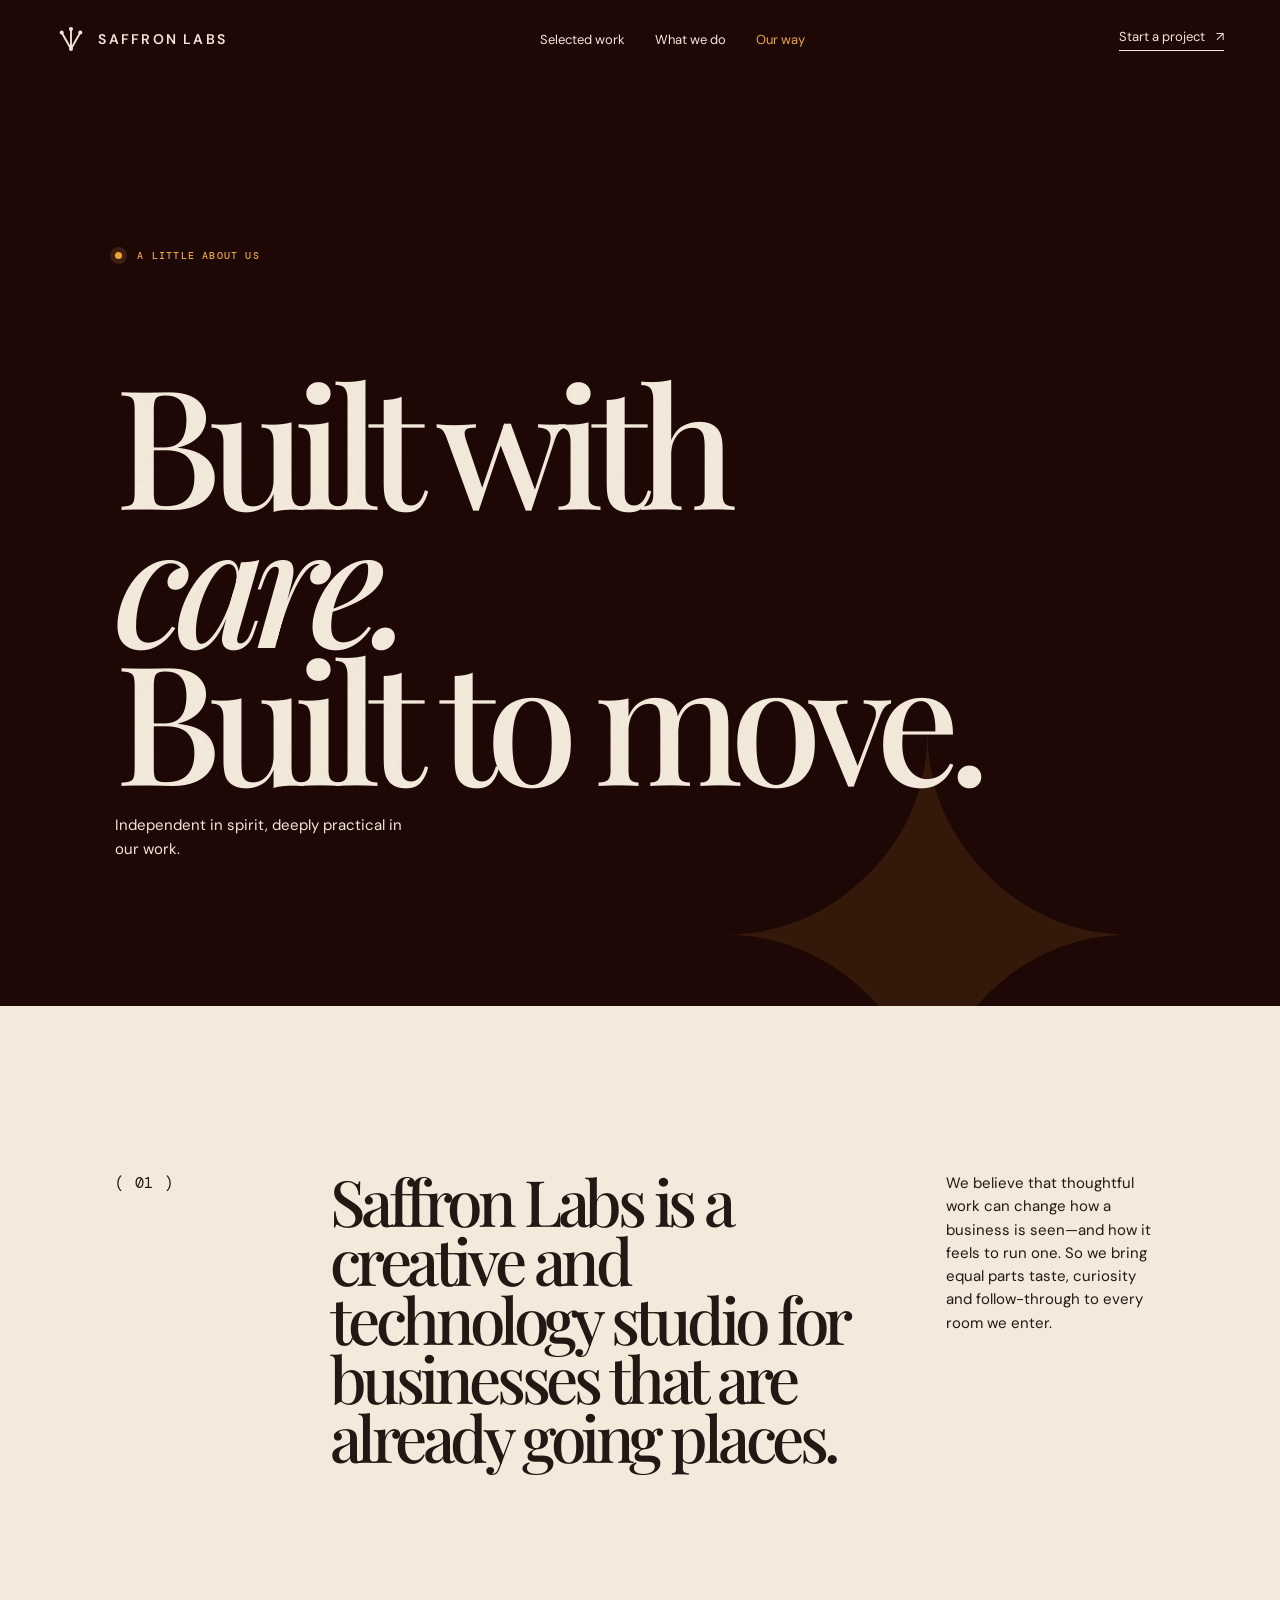
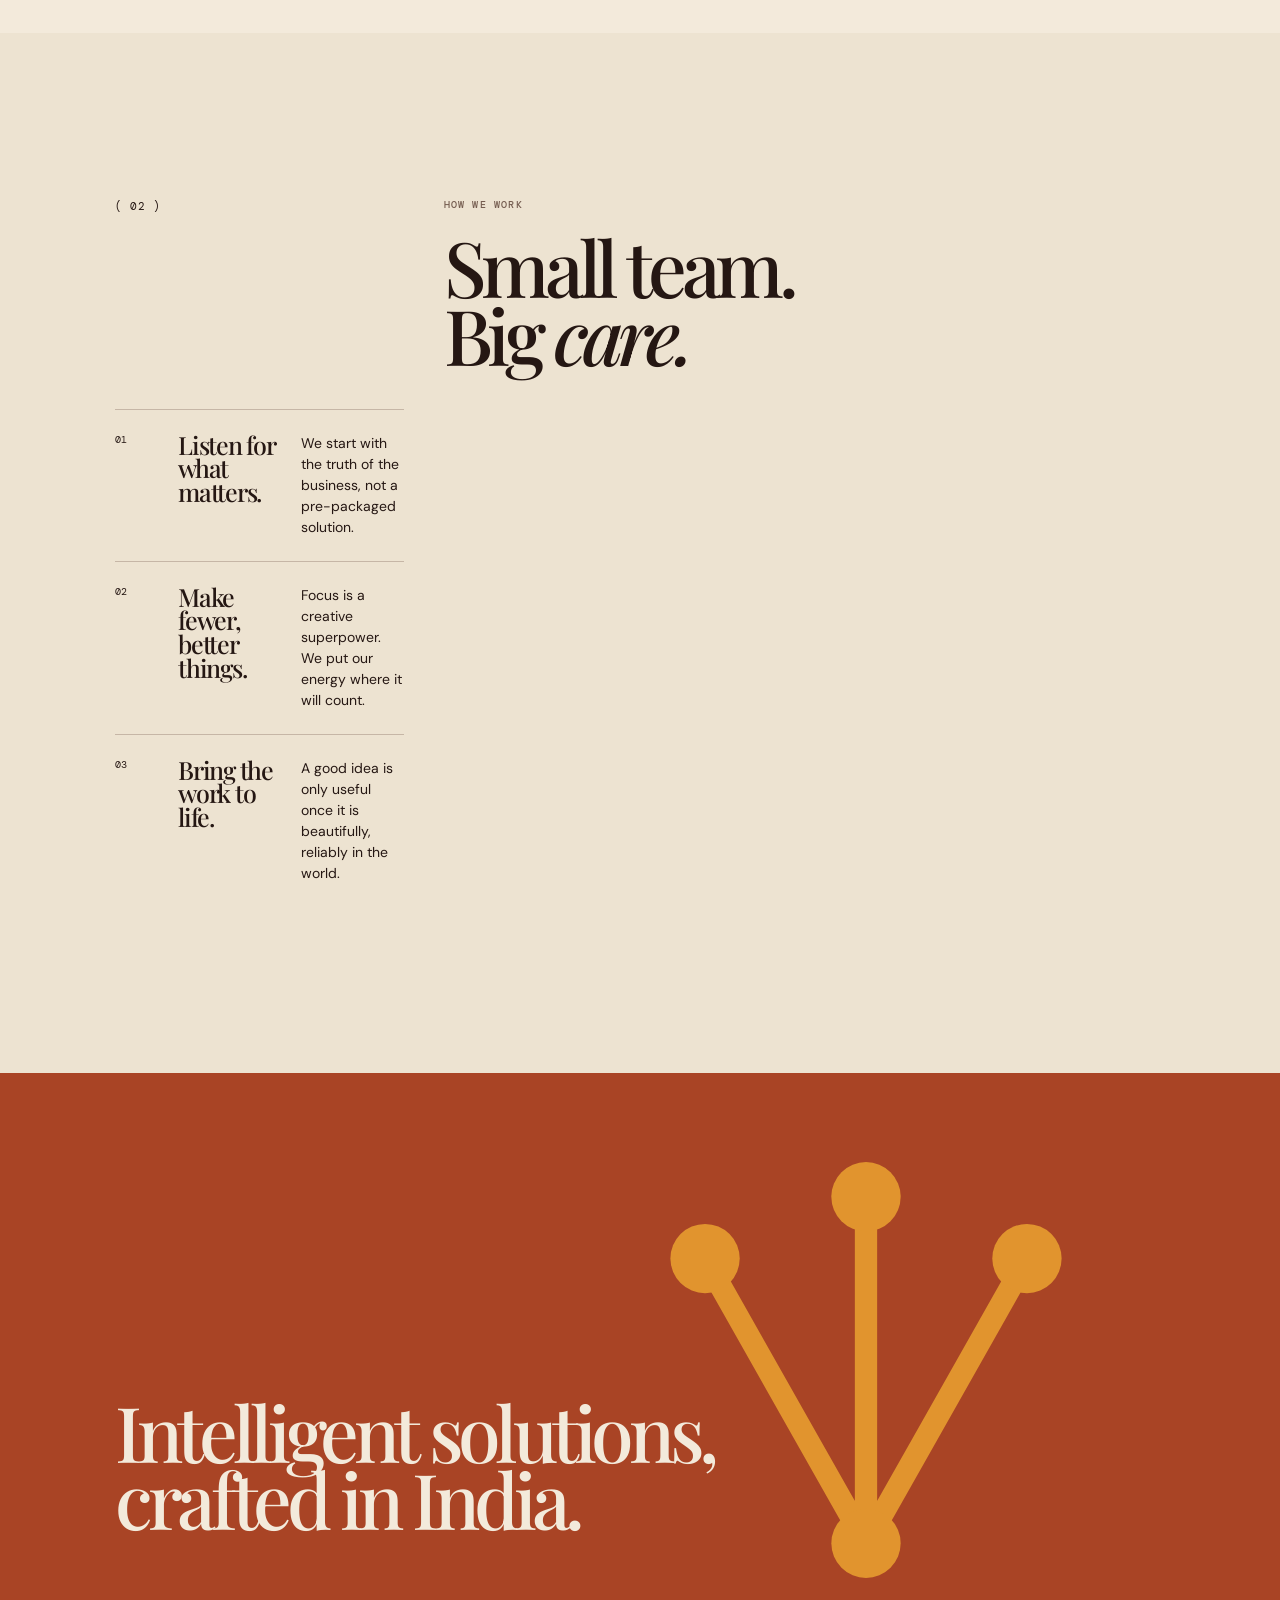
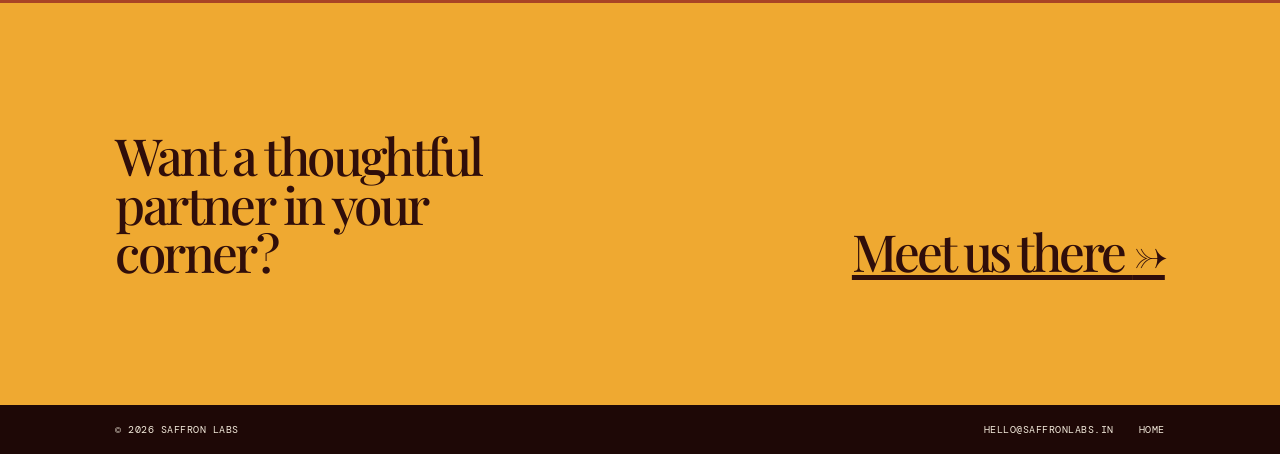
==== commit c2157e71: "Fix header lockup and hero mark stroke to match the brand mark Co-Authored-By: Claude Haiku 5.5 <nor" ====
--- a/about/index.html
+++ b/about/index.html
@@ -1 +1 @@
-<!doctype html><html lang="en"><head><meta charset="UTF-8"><meta name="viewport" content="width=device-width,initial-scale=1.0"><meta name="description" content="About Saffron Labs."><title>About — Saffron Labs</title><link rel="preconnect" href="https://fonts.googleapis.com"><link rel="preconnect" href="https://fonts.gstatic.com" crossorigin><link href="https://fonts.googleapis.com/css2?family=DM+Mono&family=DM+Sans:opsz,wght@9..40,400;9..40,500;9..40,600;9..40,700&family=Playfair+Display:ital,wght@0,500;0,600;0,700;1,500;1,600&display=swap" rel="stylesheet"><link rel="stylesheet" href="/style.css"></head><body class="inner-page about-page"><div class="page-grain"></div><header class="site-header"><a class="wordmark" href="/" aria-label="Saffron Labs home"><svg class="mark" viewBox="0 0 42 42"><path d="M21 35V8M21 35L8 12M21 35L34 12"/><circle cx="21" cy="7" r="2.8"/><circle cx="8" cy="12" r="2.8"/><circle cx="34" cy="12" r="2.8"/><circle cx="21" cy="35" r="2.8"/></svg><span>SAFFRON<br>LABS</span></a><nav aria-label="Primary"><a href="/work/">Selected work</a><a href="/services/">What we do</a><a class="active" href="/about/">Our way</a></nav><a class="header-cta" href="/contact/">Start a project <span>↗</span></a></header><main><section class="page-hero"><p class="eyebrow"><span class="pulse"></span> A little about us</p><h1>Built with<br><em>care.</em><br>Built to move.</h1><p>Independent in spirit, deeply practical in our work.</p></section><section class="about-statement section-pad"><p class="section-number">( 01 )</p><h2>Saffron Labs is a creative and technology studio for businesses that are already going places.</h2><p>We believe that thoughtful work can change how a business is seen—and how it feels to run one. So we bring equal parts taste, curiosity and follow-through to every room we enter.</p></section><section class="principles section-pad"><p class="section-number">( 02 )</p><div><p class="eyebrow dark">How we work</p><h2>Small team.<br>Big <em>care.</em></h2></div><ol><li><span>01</span><h3>Listen for what matters.</h3><p>We start with the truth of the business, not a pre-packaged solution.</p></li><li><span>02</span><h3>Make fewer, better things.</h3><p>Focus is a creative superpower. We put our energy where it will count.</p></li><li><span>03</span><h3>Bring the work to life.</h3><p>A good idea is only useful once it is beautifully, reliably in the world.</p></li></ol></section><section class="about-portrait"><div class="portrait-mark"><svg viewBox="0 0 42 42"><path d="M21 35V8M21 35L8 12M21 35L34 12"/><circle cx="21" cy="7" r="2.8"/><circle cx="8" cy="12" r="2.8"/><circle cx="34" cy="12" r="2.8"/><circle cx="21" cy="35" r="2.8"/></svg></div><p>Intelligent solutions,<br>crafted in India.</p></section><section class="closing-band"><p>Want a thoughtful partner in your corner?</p><a href="/contact/">Meet us there <span>→</span></a></section></main><footer class="mini-footer"><span>© <span class="year"></span> Saffron Labs</span><a href="mailto:hello@saffronlabs.in">hello@saffronlabs.in</a><a href="/">Home</a></footer><script src="/script.js"></script></body></html>
+<!doctype html><html lang="en"><head><meta charset="UTF-8"><meta name="viewport" content="width=device-width,initial-scale=1.0"><meta name="description" content="About Saffron Labs."><title>About — Saffron Labs</title><link rel="preconnect" href="https://fonts.googleapis.com"><link rel="preconnect" href="https://fonts.gstatic.com" crossorigin><link href="https://fonts.googleapis.com/css2?family=DM+Mono&family=DM+Sans:opsz,wght@9..40,400;9..40,500;9..40,600;9..40,700&family=Playfair+Display:ital,wght@0,500;0,600;0,700;1,500;1,600&display=swap" rel="stylesheet"><link rel="stylesheet" href="/style.css"></head><body class="inner-page about-page"><div class="page-grain"></div><header class="site-header"><a class="wordmark" href="/" aria-label="Saffron Labs home"><svg class="mark" viewBox="0 0 42 42"><path d="M21 35V8M21 35L8 12M21 35L34 12"/><circle cx="21" cy="7" r="2.8"/><circle cx="8" cy="12" r="2.8"/><circle cx="34" cy="12" r="2.8"/><circle cx="21" cy="35" r="2.8"/></svg><span>SAFFRON LABS</span></a><nav aria-label="Primary"><a href="/work/">Selected work</a><a href="/services/">What we do</a><a class="active" href="/about/">Our way</a></nav><a class="header-cta" href="/contact/">Start a project <span>↗</span></a></header><main><section class="page-hero"><p class="eyebrow"><span class="pulse"></span> A little about us</p><h1>Built with<br><em>care.</em><br>Built to move.</h1><p>Independent in spirit, deeply practical in our work.</p></section><section class="about-statement section-pad"><p class="section-number">( 01 )</p><h2>Saffron Labs is a creative and technology studio for businesses that are already going places.</h2><p>We believe that thoughtful work can change how a business is seen—and how it feels to run one. So we bring equal parts taste, curiosity and follow-through to every room we enter.</p></section><section class="principles section-pad"><p class="section-number">( 02 )</p><div><p class="eyebrow dark">How we work</p><h2>Small team.<br>Big <em>care.</em></h2></div><ol><li><span>01</span><h3>Listen for what matters.</h3><p>We start with the truth of the business, not a pre-packaged solution.</p></li><li><span>02</span><h3>Make fewer, better things.</h3><p>Focus is a creative superpower. We put our energy where it will count.</p></li><li><span>03</span><h3>Bring the work to life.</h3><p>A good idea is only useful once it is beautifully, reliably in the world.</p></li></ol></section><section class="about-portrait"><div class="portrait-mark"><svg viewBox="0 0 42 42"><path d="M21 35V8M21 35L8 12M21 35L34 12"/><circle cx="21" cy="7" r="2.8"/><circle cx="8" cy="12" r="2.8"/><circle cx="34" cy="12" r="2.8"/><circle cx="21" cy="35" r="2.8"/></svg></div><p>Intelligent solutions,<br>crafted in India.</p></section><section class="closing-band"><p>Want a thoughtful partner in your corner?</p><a href="/contact/">Meet us there <span>→</span></a></section></main><footer class="mini-footer"><span>© <span class="year"></span> Saffron Labs</span><a href="mailto:hello@saffronlabs.in">hello@saffronlabs.in</a><a href="/">Home</a></footer><script src="/script.js"></script></body></html>
--- a/style.css
+++ b/style.css
@@ -9,3 +9,8 @@
 .project-art, .case-visual { position: relative; overflow: hidden; }
 .project-art video, .case-visual video { position: absolute; inset: 0; width: 100%; height: 100%; object-fit: cover; display: block; }
 .concept-tag { position: absolute; left: 14px; top: 14px; z-index: 1; font: 500 12px/1 system-ui, sans-serif; letter-spacing: .02em; padding: 7px 10px; border-radius: 999px; background: rgba(255,255,255,.92); color: #15110e; }
+
+/* proper logo lockup: one line, mark weight matched to the brand mark */
+.wordmark{font:600 14px/1 "DM Sans",Arial,sans-serif;letter-spacing:.16em;gap:12px;white-space:nowrap}
+.mark{width:30px;stroke-width:2.6}
+.hero-mark svg{stroke-width:2.6}
